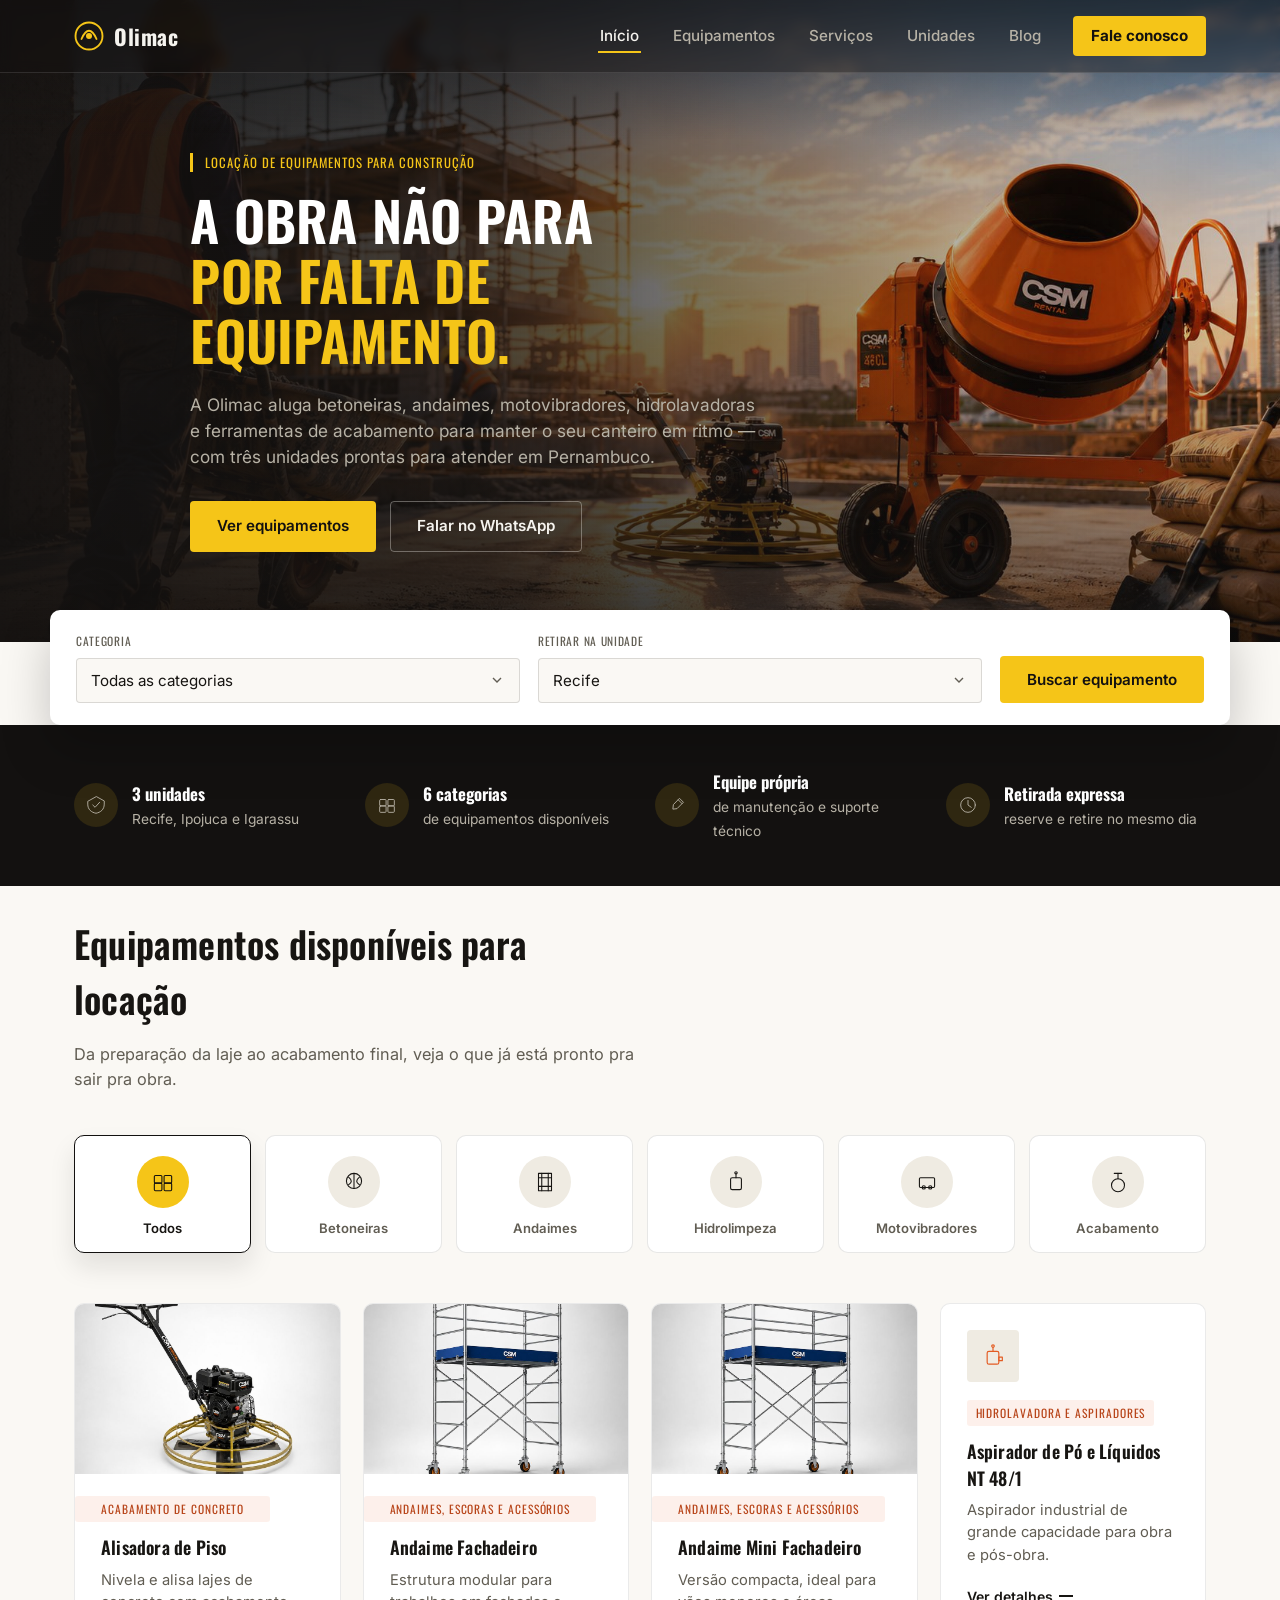
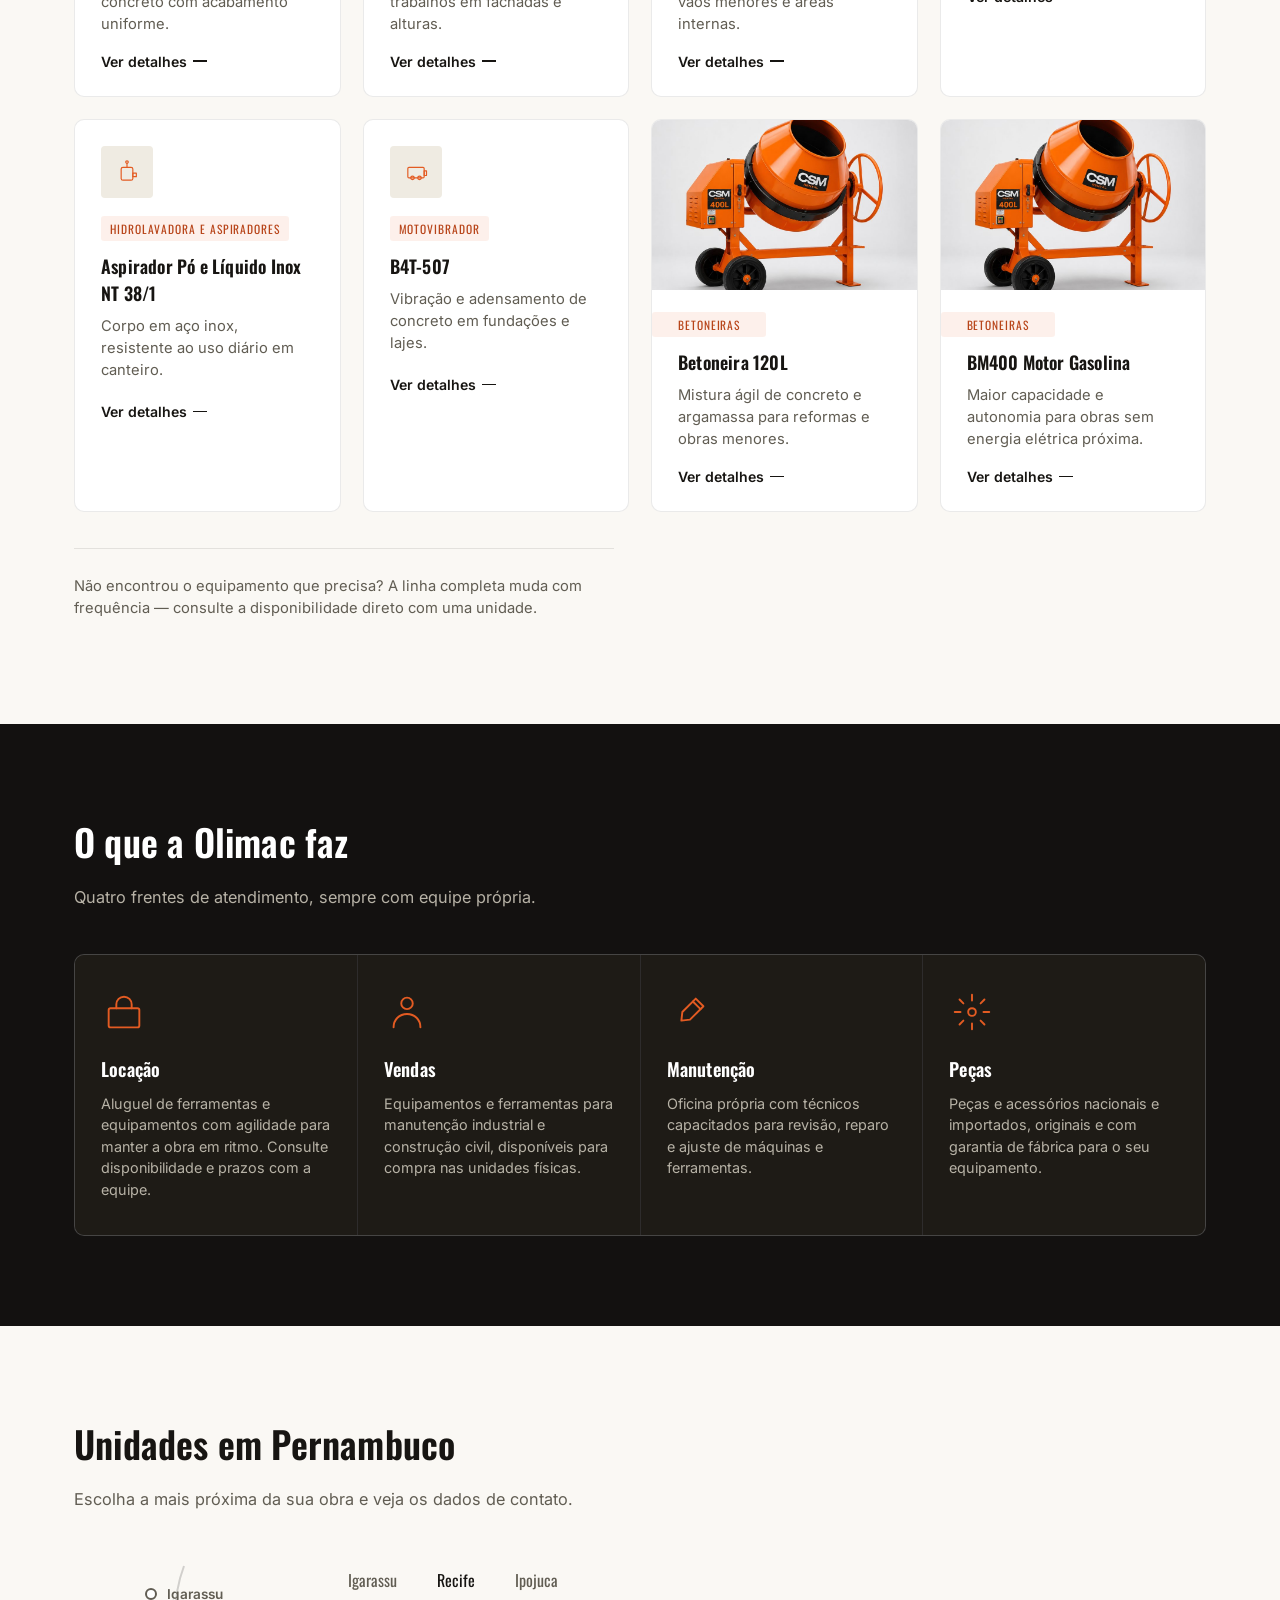
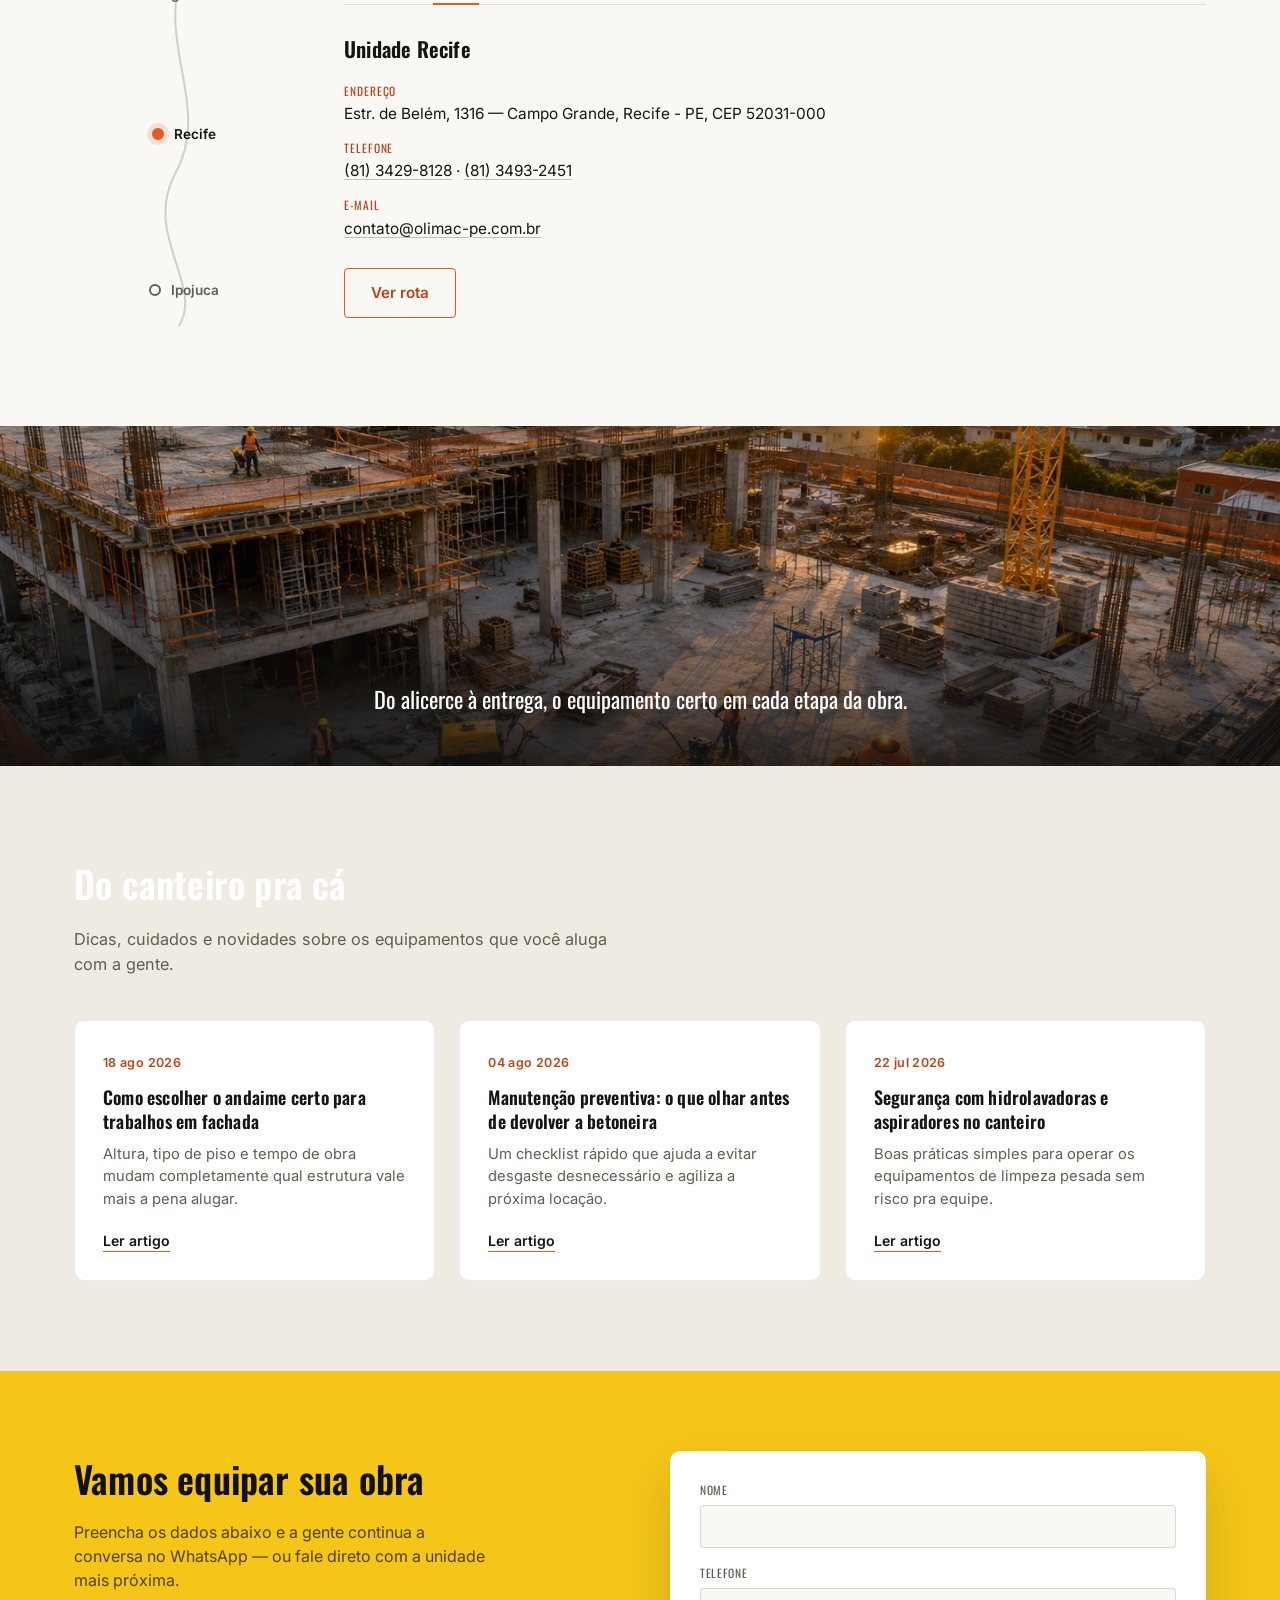
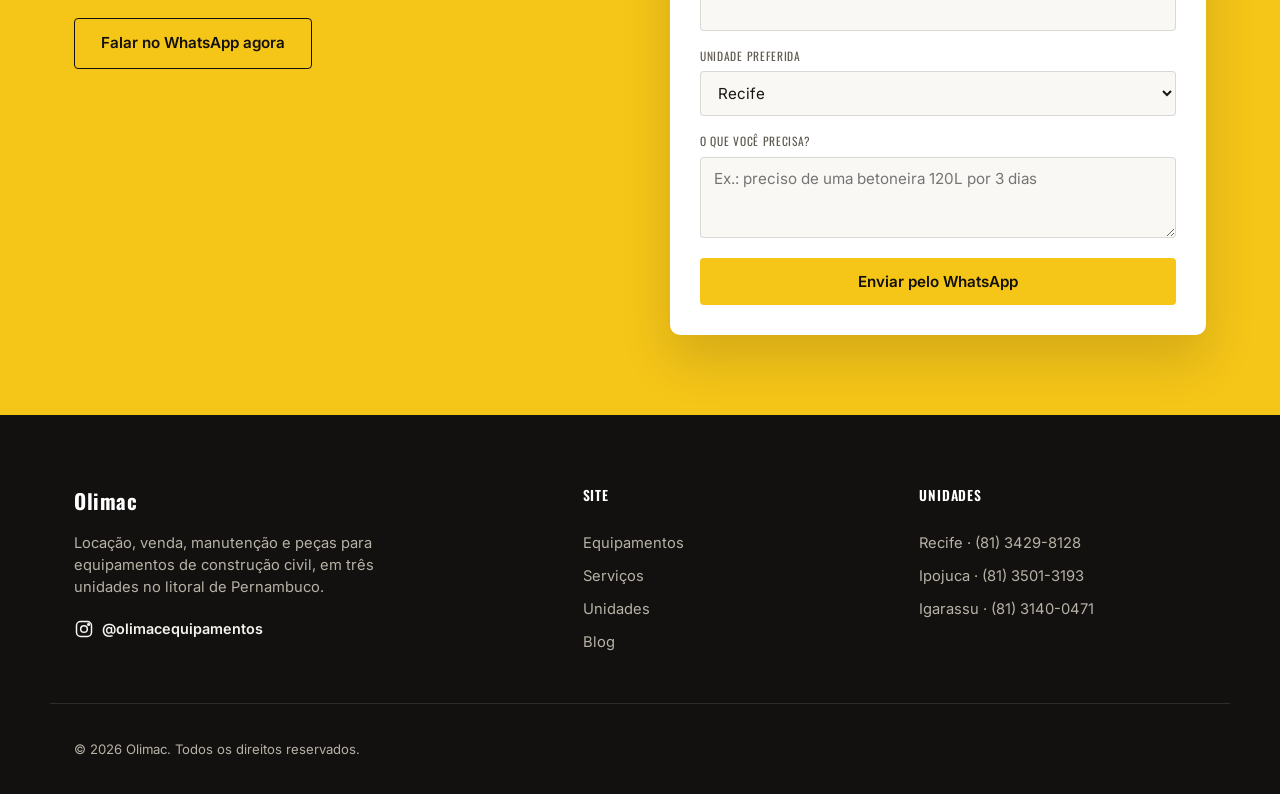
==== Portifolio/projetos/Armazem/index.html @ bc1ad2ae "Add files via upload" ====
<!DOCTYPE html>
<html lang="pt-BR">
<head>
<meta charset="UTF-8">
<meta name="viewport" content="width=device-width, initial-scale=1.0">
<title>Olimac — Locação de equipamentos para construção</title>
<meta name="description" content="Olimac aluga betoneiras, andaimes, motovibradores, hidrolavadoras e mais para o seu canteiro de obras. Unidades em Recife, Ipojuca e Igarassu.">
<link rel="preconnect" href="https://fonts.googleapis.com">
<link rel="preconnect" href="https://fonts.gstatic.com" crossorigin>
<link href="https://fonts.googleapis.com/css2?family=Oswald:wght@400;500;600;700&family=Inter:wght@400;500;600;700&display=swap" rel="stylesheet">
<link rel="stylesheet" href="style.css">
</head>
<body>

<header class="site-header" id="siteHeader">
  <div class="container header-inner">
    <a href="#inicio" class="brand">
      <span class="brand-mark" aria-hidden="true">
        <svg viewBox="0 0 40 40" fill="none" xmlns="http://www.w3.org/2000/svg">
          <circle cx="20" cy="20" r="18" stroke="currentColor" stroke-width="2.5"/>
          <path d="M10 24C13 17 17 13 20 13C23 13 27 17 30 24" stroke="currentColor" stroke-width="2.5" stroke-linecap="round"/>
          <circle cx="20" cy="20" r="4" fill="currentColor"/>
        </svg>
      </span>
      <span class="brand-name">Olimac</span>
    </a>

    <nav class="main-nav" id="mainNav">
      <a href="#inicio" data-nav>Início</a>
      <a href="#equipamentos" data-nav>Equipamentos</a>
      <a href="#servicos" data-nav>Serviços</a>
      <a href="#unidades" data-nav>Unidades</a>
      <a href="#blog" data-nav>Blog</a>
      <a href="#contato" data-nav class="nav-cta">Fale conosco</a>
    </nav>

    <button class="menu-toggle" id="menuToggle" aria-label="Abrir menu" aria-expanded="false" aria-controls="mainNav">
      <span></span><span></span><span></span>
    </button>
  </div>
</header>

<main>

  <!-- HERO -->
  <section class="hero" id="inicio">
    <div class="hero-media" aria-hidden="true">
      <img src="images/obra.jpg" alt="">
      <div class="hero-scrim"></div>
    </div>
    <div class="container hero-inner">
      <div class="hero-content">
        <span class="hero-kicker">Locação de equipamentos para construção</span>
        <h1>A OBRA NÃO PARA<br><span> POR FALTA DE EQUIPAMENTO.</span></h1>
        <p class="hero-lead">A Olimac aluga betoneiras, andaimes, motovibradores, hidrolavadoras e ferramentas de acabamento para manter o seu canteiro em ritmo — com três unidades prontas para atender em Pernambuco.</p>
        <div class="hero-actions">
          <a href="#equipamentos" class="btn btn-primary">Ver equipamentos</a>
          <a href="https://wa.me/5581999999999" target="_blank" rel="noopener" class="btn btn-ghost">Falar no WhatsApp</a>
        </div>
      </div>
    </div>
  </section>

    <form class="finder" id="finderForm">
      <div class="container finder-inner">
        <div class="finder-field">
          <label for="finderCategory">Categoria</label>
          <select id="finderCategory">
            <option value="todos">Todas as categorias</option>
            <option value="betoneiras">Betoneiras</option>
            <option value="andaimes">Andaimes</option>
            <option value="hidro">Hidrolimpeza</option>
            <option value="motovibradores">Motovibradores</option>
            <option value="acabamento">Acabamento</option>
          </select>
        </div>
        <div class="finder-field">
          <label for="finderUnit">Retirar na unidade</label>
          <select id="finderUnit">
            <option value="recife">Recife</option>
            <option value="ipojuca">Ipojuca</option>
            <option value="igarassu">Igarassu</option>
          </select>
        </div>
        <button type="submit" class="btn btn-primary finder-submit">Buscar equipamento</button>
      </div>
    </form>

  <!-- FATOS RÁPIDOS -->
  <section class="facts-band">
    <div class="container facts-grid">
      <div class="fact-item">
        <span class="fact-icon"><svg viewBox="0 0 48 48"><path d="M24 6 6 16v6c0 12 8 18 18 20 10-2 18-8 18-20v-6Z"/><path d="M17 24l5 5 10-11"/></svg></span>
        <div><strong>3 unidades</strong><span>Recife, Ipojuca e Igarassu</span></div>
      </div>
      <div class="fact-item">
        <span class="fact-icon"><svg viewBox="0 0 48 48"><rect x="8" y="12" width="14" height="14" rx="2"/><rect x="26" y="12" width="14" height="14" rx="2"/><rect x="8" y="26" width="14" height="14" rx="2"/><rect x="26" y="26" width="14" height="14" rx="2"/></svg></span>
        <div><strong>6 categorias</strong><span>de equipamentos disponíveis</span></div>
      </div>
      <div class="fact-item">
        <span class="fact-icon"><svg viewBox="0 0 48 48"><path d="M30 10l8 8-14 14-9 1 1-9z"/><path d="M27 13l8 8"/></svg></span>
        <div><strong>Equipe própria</strong><span>de manutenção e suporte técnico</span></div>
      </div>
      <div class="fact-item">
        <span class="fact-icon"><svg viewBox="0 0 48 48"><circle cx="24" cy="24" r="16"/><path d="M24 14v10l7 5"/></svg></span>
        <div><strong>Retirada expressa</strong><span>reserve e retire no mesmo dia</span></div>
      </div>
    </div>
  </section>

  <!-- EQUIPAMENTOS -->
  <section class="equipment" id="equipamentos">
    <div class="container">
      <div class="section-head">
        <h2>Equipamentos disponíveis para locação</h2>
        <p>Da preparação da laje ao acabamento final, veja o que já está pronto pra sair pra obra.</p>
      </div>

      <div class="filters" role="tablist" aria-label="Filtrar por categoria">
        <button class="filter-btn is-active" data-filter="todos" role="tab" aria-selected="true">
          <span class="filter-badge"><svg viewBox="0 0 48 48"><rect x="8" y="12" width="14" height="14" rx="2"/><rect x="26" y="12" width="14" height="14" rx="2"/><rect x="8" y="26" width="14" height="14" rx="2"/><rect x="26" y="26" width="14" height="14" rx="2"/></svg></span>
          Todos
        </button>
        <button class="filter-btn" data-filter="betoneiras" role="tab" aria-selected="false">
          <span class="filter-badge"><svg viewBox="0 0 48 48"><ellipse cx="24" cy="22" rx="14" ry="14"/><path d="M24 8v28"/><path d="M14 15q10 8 0 14"/><path d="M34 15q-10 8 0 14"/></svg></span>
          Betoneiras
        </button>
        <button class="filter-btn" data-filter="andaimes" role="tab" aria-selected="false">
          <span class="filter-badge"><svg viewBox="0 0 48 48"><rect x="12" y="8" width="24" height="32"/><path d="M12 16h24"/><path d="M12 32h24"/><path d="M18 8v32"/><path d="M30 8v32"/></svg></span>
          Andaimes
        </button>
        <button class="filter-btn" data-filter="hidro" role="tab" aria-selected="false">
          <span class="filter-badge"><svg viewBox="0 0 48 48"><rect x="14" y="16" width="20" height="22" rx="3"/><path d="M24 16V9"/><path d="M24 9c-3 0-3-4 0-4s3 4 0 4Z"/></svg></span>
          Hidrolimpeza
        </button>
        <button class="filter-btn" data-filter="motovibradores" role="tab" aria-selected="false">
          <span class="filter-badge"><svg viewBox="0 0 48 48"><rect x="10" y="16" width="28" height="18" rx="2"/><circle cx="18" cy="34" r="3"/><circle cx="30" cy="34" r="3"/></svg></span>
          Motovibradores
        </button>
        <button class="filter-btn" data-filter="acabamento" role="tab" aria-selected="false">
          <span class="filter-badge"><svg viewBox="0 0 48 48"><circle cx="24" cy="30" r="12"/><path d="M24 18V8"/><path d="M17 8h14"/></svg></span>
          Acabamento
        </button>
      </div>

      <div class="equipment-grid" id="equipmentGrid">

        <article class="equip-card equip-card--photo" data-category="acabamento">
          <span class="equip-photo"><img src="images/piso.jpg" alt="Alisadora de piso Olimac"></span>
          <span class="equip-tag">Acabamento de concreto</span>
          <h3>Alisadora de Piso</h3>
          <p>Nivela e alisa lajes de concreto com acabamento uniforme.</p>
          <button type="button" class="equip-more"
            data-name="Alisadora de Piso"
            data-tag="Acabamento de concreto"
            data-detail="Também chamada de alisadora de concreto, dá o acabamento final em pisos e lajes recém-lançados, deixando a superfície nivelada e compacta antes da cura."
            data-icon="acabamento">
            Ver detalhes
          </button>
        </article>

        <article class="equip-card equip-card--photo" data-category="andaimes">
          <span class="equip-photo"><img src="images/andaime.jpg" alt="Andaime fachadeiro Olimac"></span>
          <span class="equip-tag">Andaimes, escoras e acessórios</span>
          <h3>Andaime Fachadeiro</h3>
          <p>Estrutura modular para trabalhos em fachadas e alturas.</p>
          <button type="button" class="equip-more"
            data-name="Andaime Fachadeiro"
            data-tag="Andaimes, escoras e acessórios"
            data-detail="Estrutura tubular modular indicada para pintura, reboco e reparos em fachadas. Montagem por módulos, com opção de sapatas, rodízios e guarda-corpo."
            data-icon="andaimes">
            Ver detalhes
          </button>
        </article>

        <article class="equip-card equip-card--photo" data-category="andaimes">
          <span class="equip-photo"><img src="images/andaime.jpg" alt="Andaime mini fachadeiro Olimac"></span>
          <span class="equip-tag">Andaimes, escoras e acessórios</span>
          <h3>Andaime Mini Fachadeiro</h3>
          <p>Versão compacta, ideal para vãos menores e áreas internas.</p>
          <button type="button" class="equip-more"
            data-name="Andaime Mini Fachadeiro"
            data-tag="Andaimes, escoras e acessórios"
            data-detail="Versão reduzida do andaime fachadeiro, pensada para reformas internas, pé-direito baixo e espaços mais estreitos, sem perder estabilidade."
            data-icon="andaimes">
            Ver detalhes
          </button>
        </article>

        <article class="equip-card" data-category="hidro">
          <span class="equip-icon">
            <svg viewBox="0 0 48 48"><rect x="14" y="16" width="20" height="22" rx="3"/><path d="M24 16V9"/><path d="M24 9c-3 0-3-4 0-4s3 4 0 4Z"/><path d="M34 26h6v6h-6z"/></svg>
          </span>
          <span class="equip-tag">Hidrolavadora e aspiradores</span>
          <h3>Aspirador de Pó e Líquidos NT 48/1</h3>
          <p>Aspirador industrial de grande capacidade para obra e pós-obra.</p>
          <button type="button" class="equip-more"
            data-name="Aspirador de Pó e Líquidos NT 48/1"
            data-tag="Hidrolavadora e aspiradores"
            data-detail="Aspirador industrial de pó e líquidos com capacidade de 48 litros, indicado para limpeza pesada de obra, entulho fino e resíduo de acabamento."
            data-icon="hidro">
            Ver detalhes
          </button>
        </article>

        <article class="equip-card" data-category="hidro">
          <span class="equip-icon">
            <svg viewBox="0 0 48 48"><rect x="14" y="16" width="20" height="22" rx="3"/><path d="M24 16V9"/><path d="M24 9c-3 0-3-4 0-4s3 4 0 4Z"/><path d="M34 26h6v6h-6z"/></svg>
          </span>
          <span class="equip-tag">Hidrolavadora e aspiradores</span>
          <h3>Aspirador Pó e Líquido Inox NT 38/1</h3>
          <p>Corpo em aço inox, resistente ao uso diário em canteiro.</p>
          <button type="button" class="equip-more"
            data-name="Aspirador Pó e Líquido Inox NT 38/1"
            data-tag="Hidrolavadora e aspiradores"
            data-detail="Versão em aço inoxidável, com capacidade de 38 litros, mais resistente a impactos e à corrosão para uso intenso no dia a dia da obra."
            data-icon="hidro">
            Ver detalhes
          </button>
        </article>

        <article class="equip-card" data-category="motovibradores">
          <span class="equip-icon">
            <svg viewBox="0 0 48 48"><rect x="10" y="16" width="28" height="18" rx="2"/><circle cx="18" cy="34" r="3"/><circle cx="30" cy="34" r="3"/><path d="M38 22h4v8h-4z"/></svg>
          </span>
          <span class="equip-tag">Motovibrador</span>
          <h3>B4T-507</h3>
          <p>Vibração e adensamento de concreto em fundações e lajes.</p>
          <button type="button" class="equip-more"
            data-name="B4T-507"
            data-tag="Motovibrador"
            data-detail="Motor a gasolina acoplado a mangote vibrador, usado para adensar o concreto e eliminar bolhas de ar em fundações, vigas e lajes."
            data-icon="motovibradores">
            Ver detalhes
          </button>
        </article>

        <article class="equip-card equip-card--photo" data-category="betoneiras">
          <span class="equip-photo"><img src="images/betoneira.jpg" alt="Betoneira Olimac"></span>
          <span class="equip-tag">Betoneiras</span>
          <h3>Betoneira 120L</h3>
          <p>Mistura ágil de concreto e argamassa para reformas e obras menores.</p>
          <button type="button" class="equip-more"
            data-name="Betoneira 120L"
            data-tag="Betoneiras"
            data-detail="Tambor com capacidade de 120 litros, indicada para obras residenciais, reformas e serviços de menor volume que exigem agilidade na mistura."
            data-icon="betoneiras">
            Ver detalhes
          </button>
        </article>

        <article class="equip-card equip-card--photo" data-category="betoneiras">
          <span class="equip-photo"><img src="images/betoneira.jpg" alt="Betoneira Olimac BM400"></span>
          <span class="equip-tag">Betoneiras</span>
          <h3>BM400 Motor Gasolina</h3>
          <p>Maior capacidade e autonomia para obras sem energia elétrica próxima.</p>
          <button type="button" class="equip-more"
            data-name="BM400 Motor Gasolina"
            data-tag="Betoneiras"
            data-detail="Betoneira de maior porte com motor a gasolina, indicada para obras de médio volume e canteiros sem ponto de energia elétrica disponível."
            data-icon="betoneiras">
            Ver detalhes
          </button>
        </article>

      </div>

      <p class="equipment-note">Não encontrou o equipamento que precisa? A linha completa muda com frequência — consulte a disponibilidade direto com uma unidade.</p>
    </div>
  </section>

  <!-- SERVIÇOS -->
  <section class="services" id="servicos">
    <div class="container">
      <div class="section-head section-head--light">
        <h2>O que a Olimac faz</h2>
        <p>Quatro frentes de atendimento, sempre com equipe própria.</p>
      </div>

      <div class="services-grid">
        <div class="service-card">
          <span class="service-icon">
            <svg viewBox="0 0 48 48"><rect x="8" y="20" width="32" height="20" rx="2"/><path d="M16 20v-4a8 8 0 0 1 16 0v4"/></svg>
          </span>
          <h3>Locação</h3>
          <p>Aluguel de ferramentas e equipamentos com agilidade para manter a obra em ritmo. Consulte disponibilidade e prazos com a equipe.</p>
        </div>
        <div class="service-card">
          <span class="service-icon">
            <svg viewBox="0 0 48 48"><circle cx="24" cy="15" r="6"/><path d="M10 40c0-8 6-14 14-14s14 6 14 14"/></svg>
          </span>
          <h3>Vendas</h3>
          <p>Equipamentos e ferramentas para manutenção industrial e construção civil, disponíveis para compra nas unidades físicas.</p>
        </div>
        <div class="service-card">
          <span class="service-icon">
            <svg viewBox="0 0 48 48"><path d="M30 10l8 8-14 14-9 1 1-9z"/><path d="M27 13l8 8"/></svg>
          </span>
          <h3>Manutenção</h3>
          <p>Oficina própria com técnicos capacitados para revisão, reparo e ajuste de máquinas e ferramentas.</p>
        </div>
        <div class="service-card">
          <span class="service-icon">
            <svg viewBox="0 0 48 48"><circle cx="24" cy="24" r="4"/><path d="M24 6v6M24 36v6M6 24h6M36 24h6M11 11l4 4M33 33l4 4M11 37l4-4M33 15l4-4"/></svg>
          </span>
          <h3>Peças</h3>
          <p>Peças e acessórios nacionais e importados, originais e com garantia de fábrica para o seu equipamento.</p>
        </div>
      </div>
    </div>
  </section>

  <!-- UNIDADES -->
  <section class="locations" id="unidades">
    <div class="container">
      <div class="section-head">
        <h2>Unidades em Pernambuco</h2>
        <p>Escolha a mais próxima da sua obra e veja os dados de contato.</p>
      </div>

      <div class="locations-panel">
        <div class="locations-map" aria-hidden="true">
          <svg viewBox="0 0 200 380" class="coast-svg">
            <path d="M100 10 C 70 90, 130 150, 90 220 C 60 280, 120 330, 95 370" class="coast-line"/>
          </svg>
          <button class="loc-pin" data-loc="igarassu" style="top:10%">
            <span class="pin-dot"></span><span class="pin-label">Igarassu</span>
          </button>
          <button class="loc-pin is-active" data-loc="recife" style="top:47%">
            <span class="pin-dot"></span><span class="pin-label">Recife</span>
          </button>
          <button class="loc-pin" data-loc="ipojuca" style="top:88%">
            <span class="pin-dot"></span><span class="pin-label">Ipojuca</span>
          </button>
        </div>

        <div class="locations-tabs">
          <div class="loc-tablist" role="tablist" aria-label="Selecionar unidade">
            <button class="loc-tab" data-loc="igarassu" role="tab" aria-selected="false">Igarassu</button>
            <button class="loc-tab is-active" data-loc="recife" role="tab" aria-selected="true">Recife</button>
            <button class="loc-tab" data-loc="ipojuca" role="tab" aria-selected="false">Ipojuca</button>
          </div>

          <div class="loc-details">

            <div class="loc-panel" data-loc="recife">
              <h3>Unidade Recife</h3>
              <ul>
                <li><span class="loc-label">Endereço</span><span class="loc-value">Estr. de Belém, 1316 — Campo Grande, Recife - PE, CEP 52031-000</span></li>
                <li><span class="loc-label">Telefone</span><span class="loc-value"><a href="tel:+558134298128">(81) 3429-8128</a> · <a href="tel:+558134932451">(81) 3493-2451</a></span></li>
                <li><span class="loc-label">E-mail</span><span class="loc-value"><a href="mailto:contato@olimac-pe.com.br">contato@olimac-pe.com.br</a></span></li>
              </ul>
              <a href="https://www.google.com/maps/search/?api=1&query=Estr.+de+Bel%C3%A9m+1316+Campo+Grande+Recife+PE" target="_blank" rel="noopener" class="btn btn-outline">Ver rota</a>
            </div>

            <div class="loc-panel" data-loc="ipojuca" hidden>
              <h3>Unidade Ipojuca</h3>
              <ul>
                <li><span class="loc-label">Endereço</span><span class="loc-value">Rod. PE-60, 3000 — Centro, Ipojuca - PE, CEP 55590-000</span></li>
                <li><span class="loc-label">Telefone</span><span class="loc-value"><a href="tel:+558135013193">(81) 3501-3193</a></span></li>
                <li><span class="loc-label">E-mail</span><span class="loc-value"><a href="mailto:contatoexpress@olimac-pe.com.br">contatoexpress@olimac-pe.com.br</a></span></li>
              </ul>
              <a href="https://www.google.com/maps/search/?api=1&query=Rod.+PE-60+3000+Centro+Ipojuca+PE" target="_blank" rel="noopener" class="btn btn-outline">Ver rota</a>
            </div>

            <div class="loc-panel" data-loc="igarassu" hidden>
              <h3>Unidade Igarassu</h3>
              <ul>
                <li><span class="loc-label">Endereço</span><span class="loc-value">Av. Barão de Vera Cruz, 1820 — Cruz de Rebouças, Igarassu - PE, 53625-015</span></li>
                <li><span class="loc-label">Telefone</span><span class="loc-value"><a href="tel:+558131400471">(81) 3140-0471</a></span></li>
                <li><span class="loc-label">E-mail</span><span class="loc-value"><a href="mailto:igarassucomercial@olimac-pe.com.br">igarassucomercial@olimac-pe.com.br</a></span></li>
              </ul>
              <a href="https://www.google.com/maps/search/?api=1&query=Av.+Bar%C3%A3o+de+Vera+Cruz+1820+Igarassu+PE" target="_blank" rel="noopener" class="btn btn-outline">Ver rota</a>
            </div>

          </div>
        </div>
      </div>
    </div>
  </section>

  <!-- FAIXA PANORÂMICA -->
  <section class="panorama">
    <img src="images/obra-drone.jpg" alt="Vista aérea de canteiro de obras atendido pela Olimac">
    <div class="panorama-scrim"></div>
    <p class="panorama-caption">Do alicerce à entrega, o equipamento certo em cada etapa da obra.</p>
  </section>

  <!-- BLOG -->
  <section class="blog" id="blog">
    <div class="container">
      <div class="section-head section-head--light">
        <h2>Do canteiro pra cá</h2>
        <p>Dicas, cuidados e novidades sobre os equipamentos que você aluga com a gente.</p>
      </div>

      <div class="blog-grid">
        <article class="blog-card">
          <span class="blog-date">18 ago 2026</span>
          <h3>Como escolher o andaime certo para trabalhos em fachada</h3>
          <p>Altura, tipo de piso e tempo de obra mudam completamente qual estrutura vale mais a pena alugar.</p>
          <a href="#" class="blog-link">Ler artigo</a>
        </article>
        <article class="blog-card">
          <span class="blog-date">04 ago 2026</span>
          <h3>Manutenção preventiva: o que olhar antes de devolver a betoneira</h3>
          <p>Um checklist rápido que ajuda a evitar desgaste desnecessário e agiliza a próxima locação.</p>
          <a href="#" class="blog-link">Ler artigo</a>
        </article>
        <article class="blog-card">
          <span class="blog-date">22 jul 2026</span>
          <h3>Segurança com hidrolavadoras e aspiradores no canteiro</h3>
          <p>Boas práticas simples para operar os equipamentos de limpeza pesada sem risco pra equipe.</p>
          <a href="#" class="blog-link">Ler artigo</a>
        </article>
      </div>
    </div>
  </section>

  <!-- CONTATO -->
  <section class="contact-band" id="contato">
    <div class="container contact-inner">
      <div class="contact-copy">
        <h2>Vamos equipar sua obra</h2>
        <p>Preencha os dados abaixo e a gente continua a conversa no WhatsApp — ou fale direto com a unidade mais próxima.</p>
        <a href="https://wa.me/5581999999999" target="_blank" rel="noopener" class="btn btn-ghost">Falar no WhatsApp agora</a>
      </div>

      <form class="contact-form" id="contactForm">
        <div class="contact-field">
          <label for="contactName">Nome</label>
          <input type="text" id="contactName" name="nome" required>
        </div>
        <div class="contact-field">
          <label for="contactPhone">Telefone</label>
          <input type="tel" id="contactPhone" name="telefone" required>
        </div>
        <div class="contact-field">
          <label for="contactUnit">Unidade preferida</label>
          <select id="contactUnit" name="unidade">
            <option value="Recife">Recife</option>
            <option value="Ipojuca">Ipojuca</option>
            <option value="Igarassu">Igarassu</option>
          </select>
        </div>
        <div class="contact-field">
          <label for="contactMessage">O que você precisa?</label>
          <textarea id="contactMessage" name="mensagem" rows="3" placeholder="Ex.: preciso de uma betoneira 120L por 3 dias"></textarea>
        </div>
        <button type="submit" class="btn btn-primary contact-submit">Enviar pelo WhatsApp</button>
      </form>
    </div>
  </section>

</main>

<footer class="site-footer">
  <div class="container footer-inner">
    <div class="footer-brand">
      <span class="brand-name">Olimac</span>
      <p>Locação, venda, manutenção e peças para equipamentos de construção civil, em três unidades no litoral de Pernambuco.</p>
      <a href="https://instagram.com/olimacequipamentos" target="_blank" rel="noopener" class="social-link">
        <svg viewBox="0 0 24 24" fill="none" stroke="currentColor" stroke-width="1.8"><rect x="3" y="3" width="18" height="18" rx="5"/><circle cx="12" cy="12" r="4"/><circle cx="17.5" cy="6.5" r="1"/></svg>
        <span>@olimacequipamentos</span>
      </a>
    </div>

    <div class="footer-col">
      <h4>Site</h4>
      <a href="#equipamentos">Equipamentos</a>
      <a href="#servicos">Serviços</a>
      <a href="#unidades">Unidades</a>
      <a href="#blog">Blog</a>
    </div>

    <div class="footer-col">
      <h4>Unidades</h4>
      <a href="tel:+558134298128">Recife · (81) 3429-8128</a>
      <a href="tel:+558135013193">Ipojuca · (81) 3501-3193</a>
      <a href="tel:+558131400471">Igarassu · (81) 3140-0471</a>
    </div>
  </div>
  <div class="container footer-bottom">
    <p>© <span id="year"></span> Olimac. Todos os direitos reservados.</p>
  </div>
</footer>

<!-- MODAL DE EQUIPAMENTO -->
<div class="modal" id="equipModal" aria-hidden="true">
  <div class="modal-backdrop" data-close></div>
  <div class="modal-panel" role="dialog" aria-modal="true" aria-labelledby="modalTitle">
    <button class="modal-close" data-close aria-label="Fechar">×</button>
    <span class="modal-icon" id="modalIcon"></span>
    <span class="equip-tag" id="modalTag"></span>
    <h3 id="modalTitle"></h3>
    <p id="modalDetail"></p>
    <a href="https://wa.me/5581999999999" target="_blank" rel="noopener" class="btn btn-primary" id="modalCta">Solicitar orçamento</a>
  </div>
</div>

<script src="script.js"></script>
</body>
</html>
---- Portifolio/projetos/Armazem/style.css ----
/* ============================================
   OLIMAC — tokens
   ============================================ */
:root{
  --ink:#131110;
  --panel:#1E1B16;
  --panel-2:#28241D;
  --line-dark: rgba(247,245,241,.12);

  --concrete:#EFEBE2;
  --paper:#FAF8F4;
  --white:#FFFFFF;

  --yellow:#F5C518;
  --yellow-deep:#D9A800;
  --orange:#E35B22;
  --orange-dark:#B8451A;

  --text-dark:#171512;
  --text-muted:#615D53;
  --text-on-ink:#F5F3EE;
  --text-on-ink-muted:#B7B2A6;

  --font-display: 'Oswald', sans-serif;
  --font-body: 'Inter', sans-serif;

  --radius-s: 4px;
  --radius-m: 10px;

  --ease: cubic-bezier(.22,.8,.28,1);
}

*,*::before,*::after{ box-sizing:border-box; }
html{ scroll-behavior:smooth; }
@media (prefers-reduced-motion: reduce){
  html{ scroll-behavior:auto; }
  *,*::before,*::after{ animation-duration:.001ms !important; animation-iteration-count:1 !important; transition-duration:.001ms !important; }
}

body{
  margin:0;
  font-family:var(--font-body);
  background:var(--paper);
  color:var(--text-dark);
  -webkit-font-smoothing:antialiased;
  line-height:1.5;
}

img,svg{ display:block; max-width:100%; }
a{ color:inherit; text-decoration:none; }
ul{ margin:0; padding:0; list-style:none; }
button{ font-family:inherit; cursor:pointer; }

.container{
  width:100%;
  max-width:1180px;
  margin:0 auto;
  padding:0 24px;
}

h1,h2,h3,h4{
  font-family:var(--font-display);
  font-weight:600;
  letter-spacing:.2px;
  margin:0;
  color:var(--text-dark);
}


/* ============================================
   HEADER
   ============================================ */

.site-header{
  position:fixed;      /* era sticky */
  top:0;
  left:0;
  right:0;              /* fixed precisa disso pra ocupar a largura toda */
  z-index:60;
  background:rgba(19,17,16,.35);   /* mais transparente — era rgba(23,24,26,.92) */
  backdrop-filter:blur(6px);        /* pode diminuir o blur, opcional */
  border-bottom:1px solid var(--line-dark);
  transition:background .3s var(--ease);
}

.site-header.is-scrolled{
  background:rgba(19,17,16,.92);
  backdrop-filter:blur(8px);
}

.header-inner{
  display:flex;
  align-items:center;
  justify-content:space-between;
  height:72px;
}
.brand{
  display:flex;
  align-items:center;
  gap:10px;
  color:var(--text-on-ink);
}
.brand-mark{ color:var(--yellow); width:30px; height:30px; }
.brand-mark svg{ width:100%; height:100%; }
.brand-name{
  font-family:var(--font-display);
  font-size:1.35rem;
  font-weight:700;
  letter-spacing:.5px;
}

.main-nav{ display:flex; align-items:center; gap:30px; }
.main-nav a{
  color:var(--text-on-ink-muted);
  font-size:.95rem;
  font-weight:500;
  position:relative;
  padding:6px 2px;
  transition:color .2s;
}
.main-nav a:hover{ color:var(--text-on-ink); }
.main-nav a::after{
  content:"";
  position:absolute;
  left:0; right:100%;
  bottom:0;
  height:2px;
  background:var(--yellow);
  transition:right .25s var(--ease);
}
.main-nav a:hover::after,
.main-nav a.is-active::after{ right:0; }
.main-nav a.is-active{ color:var(--text-on-ink); }

.nav-cta{
  background:var(--yellow);
  color:var(--ink) !important;
  padding:9px 18px !important;
  border-radius:var(--radius-s);
  font-weight:700 !important;
}
.nav-cta::after{ display:none; }
.nav-cta:hover{ background:var(--yellow-deep); }

.menu-toggle{
  display:none;
  flex-direction:column;
  justify-content:center;
  gap:5px;
  width:34px; height:34px;
  background:none; border:none;
}
.menu-toggle span{
  height:2px; width:100%; background:var(--text-on-ink);
  transition:transform .25s var(--ease), opacity .2s;
}
.menu-toggle[aria-expanded="true"] span:nth-child(1){ transform:translateY(7px) rotate(45deg); }
.menu-toggle[aria-expanded="true"] span:nth-child(2){ opacity:0; }
.menu-toggle[aria-expanded="true"] span:nth-child(3){ transform:translateY(-7px) rotate(-45deg); }

/* ============================================
   BUTTONS
   ============================================ */
.btn{
  display:inline-flex;
  align-items:center;
  justify-content:center;
  padding:13px 26px;
  border-radius:var(--radius-s);
  font-weight:600;
  font-size:.95rem;
  border:1.5px solid transparent;
  transition:transform .18s var(--ease), background .2s, border-color .2s, color .2s;
}
.btn:active{ transform:scale(.97); }
.btn-primary{ background:var(--yellow); color:var(--ink); }
.btn-primary:hover{ background:var(--yellow-deep); }
.btn-ghost{ border-color:rgba(243,241,236,.35); color:var(--text-on-ink); }
.btn-ghost:hover{ border-color:var(--text-on-ink); }
.btn-outline{ border-color:var(--orange); color:var(--orange-dark); margin-top:6px; }
.btn-outline:hover{ background:var(--orange); color:var(--white); }
.btn-large{ padding:16px 34px; font-size:1.05rem; }

/* ============================================
   HERO
   ============================================ */
.hero{
  position:relative;
  color:var(--text-on-ink);
  padding:150px 0 90px;
  overflow:hidden;
  isolation:isolate;
}
.hero-media{ position:absolute; inset:0; z-index:-1; }
.hero-media img{ width:100%; height:100%; object-fit:cover; object-position:center 35%; }
.hero-scrim{
  position:absolute; inset:0;
  background:
    linear-gradient(180deg, rgba(19,17,16,.55) 0%, rgba(19,17,16,0) 140px),  /* nova linha */
    linear-gradient(90deg, rgba(19,17,16,.94) 0%, rgba(19,17,16,.78) 38%, rgba(19,17,16,.32) 75%, rgba(19,17,16,.15) 100%),
    linear-gradient(0deg, rgba(19,17,16,.55), rgba(19,17,16,0) 45%);
}

.hero-inner{ 
  margin-left: 13%;
  max-width:640px;
}

.hero-kicker{
  display:inline-block;
  font-family:var(--font-display);
  font-size:.8rem;
  letter-spacing:.08em;
  text-transform:uppercase;
  color:var(--yellow);
  border-left:3px solid var(--yellow);
  padding-left:12px;
  margin-bottom:18px;
}
.hero h1{
  font-size:clamp(2.3rem, 4.4vw, 3.4rem);
  line-height:1.1;
  color:var(--white);
}

.hero span{
  color: var(--yellow);
}

.hero-lead{
  margin:22px 0 32px;
  max-width:52ch;
  color:var(--text-on-ink-muted);
  font-size:1.08rem;
}
.hero-actions{ display:flex; gap:14px; flex-wrap:wrap; }

/* Finder bar — overlaps the bottom edge of the hero */
.finder{
  position:relative;
  z-index:5;
  margin-top:-32px;
}
.finder-inner{
  background:var(--white);
  border-radius:var(--radius-m);
  box-shadow:0 24px 50px rgba(0,0,0,.22);
  padding:22px 26px;
  display:grid;
  grid-template-columns:1fr 1fr auto;
  gap:18px;
  align-items:end;
}
.finder-field{ display:flex; flex-direction:column; gap:8px; }
.finder-field label{
  font-family:var(--font-display);
  font-size:.72rem;
  letter-spacing:.06em;
  text-transform:uppercase;
  color:var(--text-muted);
}
.finder-field select{
  appearance:none;
  border:1.5px solid rgba(23,21,18,.14);
  border-radius:var(--radius-s);
  padding:12px 14px;
  font-family:var(--font-body);
  font-size:.95rem;
  color:var(--text-dark);
  background:var(--paper) url('data:image/svg+xml;utf8,<svg xmlns="http://www.w3.org/2000/svg" viewBox="0 0 24 24" fill="none" stroke="%23615D53" stroke-width="2"><path d="M6 9l6 6 6-6"/></svg>') no-repeat right 14px center;
  background-size:16px;
}
.finder-field select:focus{ outline:none; border-color:var(--yellow-deep); }
.finder-submit{ white-space:nowrap; }

/* ============================================
   FACTS BAND
   ============================================ */
.facts-band{ background:var(--ink); padding:44px 0; }
.facts-grid{
  display:grid;
  grid-template-columns:repeat(4, 1fr);
  gap:30px;
}
.fact-item{ display:flex; align-items:center; gap:14px; }
.fact-icon{
  flex-shrink:0;
  width:44px; height:44px;
  border-radius:50%;
  display:flex; align-items:center; justify-content:center;
  background:rgba(245,197,24,.12);
  color:var(--yellow);
}
.fact-icon svg{ width:22px; height:22px; stroke:currentColor; stroke-width:2; fill:none; stroke-linecap:round; stroke-linejoin:round; }
.fact-item strong{ display:block; color:var(--white); font-family:var(--font-display); font-size:1.05rem; }
.fact-item span{ color:var(--text-on-ink-muted); font-size:.86rem; }


/* ============================================
   SECTION HEAD
   ============================================ */
.section-head{ max-width:56ch; margin-bottom:44px; }
.section-head h2{ font-size:clamp(1.7rem, 3vw, 2.3rem); margin-bottom:12px; }
.section-head p{ color:var(--text-muted); font-size:1.02rem; }
.section-head--light h2{ color:var(--white); }
.section-head--light p{ color:var(--text-on-ink-muted); }

/* ============================================
   EQUIPMENT
   ============================================ */
.equipment{ padding:30px 0 90px; }

.filters{
  display:grid;
  grid-template-columns:repeat(6, 1fr);
  gap:14px;
  margin-bottom:50px;
}
.filter-btn{
  background:var(--white);
  border:1.5px solid rgba(23,21,18,.1);
  color:var(--text-muted);
  padding:20px 10px 16px;
  border-radius:var(--radius-m);
  font-size:.82rem;
  font-weight:600;
  display:flex;
  flex-direction:column;
  align-items:center;
  gap:12px;
  text-align:center;
  transition:border-color .2s, transform .25s var(--ease), box-shadow .25s;
}
.filter-btn:hover{ border-color:var(--yellow-deep); transform:translateY(-3px); }
.filter-badge{
  width:52px; height:52px;
  border-radius:50%;
  display:flex; align-items:center; justify-content:center;
  background:var(--concrete);
  color:var(--text-dark);
  transition:background .2s, color .2s;
}
.filter-badge svg{ width:26px; height:26px; stroke:currentColor; stroke-width:2; fill:none; stroke-linecap:round; stroke-linejoin:round; }
.filter-btn.is-active{ border-color:var(--ink); color:var(--text-dark); box-shadow:0 14px 26px rgba(23,21,18,.1); }
.filter-btn.is-active .filter-badge{ background:var(--yellow); color:var(--ink); }

.equipment-grid{
  display:grid;
  grid-template-columns:repeat(4, 1fr);
  gap:22px;
}
.equip-card{
  background:var(--white);
  border:1px solid rgba(27,27,25,.09);
  border-radius:var(--radius-m);
  padding:26px;
  transition:transform .35s var(--ease), opacity .35s var(--ease), box-shadow .25s;
}
.equip-card:hover{ box-shadow:0 14px 30px rgba(23,24,26,.08); transform:translateY(-3px); }
.equip-card.is-hidden{
  display:none;
}
.equip-icon{
  width:52px; height:52px;
  display:flex; align-items:center; justify-content:center;
  background:var(--concrete);
  border-radius:var(--radius-s);
  color:var(--orange);
  margin-bottom:18px;
}
.equip-icon svg{ width:28px; height:28px; stroke:currentColor; stroke-width:2; fill:none; stroke-linecap:round; stroke-linejoin:round; }

.equip-card--photo{ padding:0; overflow:hidden; }
.equip-card--photo .equip-tag,
.equip-card--photo h3,
.equip-card--photo p,
.equip-card--photo .equip-more{ padding-left:26px; padding-right:26px; }
.equip-card--photo .equip-tag{ margin-top:22px; }
.equip-card--photo .equip-more{ padding-bottom:26px; display:flex; }
.equip-photo{ display:block; width:100%; height:170px; overflow:hidden; background:var(--concrete); }
.equip-photo img{ width:100%; height:100%; object-fit:cover; transition:transform .5s var(--ease); }
.equip-card--photo:hover .equip-photo img{ transform:scale(1.06); }

.equip-tag{
  display:inline-block;
  font-family:var(--font-display);
  font-size:.72rem;
  letter-spacing:.08em;
  text-transform:uppercase;
  color:var(--orange-dark);
  background:rgba(227,91,34,.09);
  padding:4px 9px;
  border-radius:3px;
  margin-bottom:12px;
}
.equip-card h3{ font-size:1.12rem; margin-bottom:8px; }
.equip-card p{ color:var(--text-muted); font-size:.92rem; margin:0 0 18px; }

.equip-more{
  background:none; border:none; padding:0;
  color:var(--text-dark);
  font-weight:600; font-size:.88rem;
  display:inline-flex; align-items:center; gap:6px;
}
.equip-more::after{
  content:"";
  width:14px; height:1.5px;
  background:currentColor;
  transition:width .2s var(--ease);
}
.equip-more:hover::after{ width:22px; }

.equipment-note{
  margin-top:36px;
  padding-top:26px;
  border-top:1px solid rgba(27,27,25,.1);
  color:var(--text-muted);
  font-size:.92rem;
  max-width:60ch;
}

/* ============================================
   SERVICES
   ============================================ */
.services{ background:var(--ink); color:var(--text-on-ink); padding:90px 0; }
.services-grid{
  display:grid;
  grid-template-columns:repeat(4,1fr);
  gap:1px;
  background:var(--line-dark);
  border:1px solid var(--line-dark);
  border-radius:var(--radius-m);
  overflow:hidden;
}
.service-card{
  background:var(--panel);
  padding:34px 26px;
  transition:background .25s;
}
.service-card:hover{ background:var(--panel-2); }
.service-icon{
  width:46px; height:46px;
  display:flex; align-items:center; justify-content:center;
  color:var(--orange);
  margin-bottom:20px;
}
.service-icon svg{ width:100%; height:100%; stroke:currentColor; stroke-width:2; fill:none; stroke-linecap:round; stroke-linejoin:round; }
.service-card h3{ color:var(--white); font-size:1.15rem; margin-bottom:10px; }
.service-card p{ color:var(--text-on-ink-muted); font-size:.9rem; margin:0; }

/* ============================================
   LOCATIONS
   ============================================ */
.locations{ padding:90px 0; }
.locations-panel{
  display:grid;
  grid-template-columns:220px 1fr;
  gap:50px;
  align-items:start;
}
.locations-map{
  position:relative;
  height:380px;
}
.coast-svg{ width:100%; height:100%; }
.coast-line{ fill:none; stroke:rgba(27,27,25,.18); stroke-width:2; }
.loc-pin{
  position:absolute;
  left:50%;
  transform:translate(-50%,-50%);
  background:none; border:none;
  display:flex; align-items:center; gap:10px;
  padding:6px;
}
.pin-dot{
  width:12px; height:12px;
  border-radius:50%;
  background:var(--white);
  border:2px solid var(--text-muted);
  transition:all .25s var(--ease);
}
.pin-label{
  font-size:.85rem; font-weight:600; color:var(--text-muted);
  transition:color .25s;
}
.loc-pin.is-active .pin-dot{
  background:var(--orange);
  border-color:var(--orange);
  box-shadow:0 0 0 5px rgba(227,91,34,.16);
}
.loc-pin.is-active .pin-label{ color:var(--text-dark); }
.loc-pin:hover .pin-dot{ border-color:var(--orange); }

.loc-tablist{
  display:flex;
  gap:6px;
  border-bottom:1px solid rgba(27,27,25,.12);
  margin-bottom:28px;
}
.loc-tab{
  background:none; border:none;
  padding:12px 4px;
  margin-right:26px;
  font-family:var(--font-display);
  font-size:1rem;
  color:var(--text-muted);
  position:relative;
}
.loc-tab::after{
  content:"";
  position:absolute; left:0; right:100%; bottom:-1px; height:2px;
  background:var(--orange);
  transition:right .25s var(--ease);
}
.loc-tab.is-active{ color:var(--text-dark); }
.loc-tab.is-active::after{ right:0; }

.loc-panel h3{ font-size:1.3rem; margin-bottom:18px; }
.loc-panel ul{ display:grid; gap:14px; margin-bottom:22px; }
.loc-panel li{ display:grid; gap:3px; font-size:.96rem; }
.loc-label{
  font-family:var(--font-display);
  font-size:.72rem;
  letter-spacing:.08em;
  text-transform:uppercase;
  color:var(--orange-dark);
}
.loc-value{ color:var(--text-dark); }
.loc-panel a[href^="tel"], .loc-panel a[href^="mailto"]{
  color:var(--text-dark);
  text-decoration:underline;
  text-decoration-color:rgba(27,27,25,.25);
  text-underline-offset:3px;
}
.loc-panel[hidden]{ display:none; }
.loc-panel.is-entering{ animation:fadeUp .4s var(--ease); }
@keyframes fadeUp{
  from{ opacity:0; transform:translateY(8px); }
  to{ opacity:1; transform:translateY(0); }
}

/* ============================================
   BLOG
   ============================================ */
.blog{ background:var(--concrete); padding:90px 0; }
.blog .section-head p{ color:var(--text-muted); }
.blog-grid{
  display:grid;
  grid-template-columns:repeat(3,1fr);
  gap:24px;
}
.blog-card{
  background:var(--white);
  border-radius:var(--radius-m);
  padding:28px;
  border:1px solid rgba(27,27,25,.08);
  transition:transform .3s var(--ease), box-shadow .25s;
}
.blog-card:hover{ transform:translateY(-3px); box-shadow:0 14px 30px rgba(23,24,26,.08); }
.blog-date{
  font-size:.78rem;
  color:var(--orange-dark);
  font-weight:600;
  letter-spacing:.03em;
}
.blog-card h3{ font-size:1.12rem; margin:12px 0 10px; line-height:1.35; }
.blog-card p{ color:var(--text-muted); font-size:.92rem; margin:0 0 18px; }
.blog-link{ font-weight:600; font-size:.88rem; border-bottom:1.5px solid var(--orange); padding-bottom:2px; }

/* ============================================
   PANORAMA
   ============================================ */
.panorama{ position:relative; height:340px; overflow:hidden; }
.panorama img{ width:100%; height:100%; object-fit:cover; }
.panorama-scrim{
  position:absolute; inset:0;
  background:linear-gradient(0deg, rgba(19,17,16,.82), rgba(19,17,16,.1) 55%);
}
.panorama-caption{
  position:absolute; left:0; right:0; bottom:28px;
  text-align:center;
  color:var(--white);
  font-family:var(--font-display);
  font-size:clamp(1.05rem, 2.2vw, 1.4rem);
  padding:0 24px;
}

/* ============================================
   CONTACT BAND
   ============================================ */
.contact-band{ background:var(--yellow); padding:80px 0; }
.contact-inner{
  display:grid;
  grid-template-columns:1fr 1fr;
  gap:60px;
  align-items:start;
}
.contact-copy h2{ color:var(--ink); font-size:clamp(1.7rem, 3vw, 2.3rem); margin-bottom:14px; }
.contact-copy p{ color:rgba(23,21,18,.75); margin:0 0 26px; max-width:42ch; }
.contact-copy .btn-ghost{ border-color:var(--ink); color:var(--ink); }
.contact-copy .btn-ghost:hover{ background:var(--ink); color:var(--white); }

.contact-form{
  background:var(--white);
  border-radius:var(--radius-m);
  padding:30px;
  display:grid;
  gap:16px;
  box-shadow:0 24px 50px rgba(23,21,18,.15);
}
.contact-field{ display:flex; flex-direction:column; gap:7px; }
.contact-field label{
  font-family:var(--font-display);
  font-size:.72rem;
  letter-spacing:.06em;
  text-transform:uppercase;
  color:var(--text-muted);
}
.contact-field input,
.contact-field select,
.contact-field textarea{
  border:1.5px solid rgba(23,21,18,.14);
  border-radius:var(--radius-s);
  padding:11px 13px;
  font-family:var(--font-body);
  font-size:.95rem;
  color:var(--text-dark);
  background:var(--paper);
  resize:vertical;
}
.contact-field input:focus,
.contact-field select:focus,
.contact-field textarea:focus{ outline:none; border-color:var(--yellow-deep); }
.contact-submit{ margin-top:4px; }

/* ============================================
   FOOTER
   ============================================ */
.site-footer{ background:var(--ink); color:var(--text-on-ink-muted); padding-top:70px; }
.footer-inner{
  display:grid;
  grid-template-columns:1.6fr 1fr 1fr;
  gap:50px;
  padding-bottom:50px;
  border-bottom:1px solid var(--line-dark);
}
.footer-brand .brand-name{ font-size:1.3rem; color:var(--white); }
.footer-brand p{ margin:16px 0 20px; max-width:38ch; font-size:.92rem; }
.social-link{
  display:inline-flex; align-items:center; gap:8px;
  color:var(--text-on-ink);
  font-size:.9rem; font-weight:600;
}
.social-link svg{ width:20px; height:20px; }
.footer-col h4{
  color:var(--white);
  font-size:.85rem;
  letter-spacing:.06em;
  text-transform:uppercase;
  margin-bottom:16px;
}
.footer-col{ display:flex; flex-direction:column; gap:11px; font-size:.92rem; }
.footer-col a:hover{ color:var(--text-on-ink); }
.footer-bottom{ padding:22px 24px; font-size:.82rem; }

/* ============================================
   MODAL
   ============================================ */
.modal{
  position:fixed; inset:0; z-index:100;
  display:flex; align-items:center; justify-content:center;
  padding:24px;
  opacity:0; pointer-events:none;
  transition:opacity .25s var(--ease);
}
.modal.is-open{ opacity:1; pointer-events:auto; }
.modal-backdrop{
  position:absolute; inset:0;
  background:rgba(17,18,19,.68);
  backdrop-filter:blur(2px);
}
.modal-panel{
  position:relative;
  background:var(--white);
  border-radius:var(--radius-m);
  padding:36px;
  max-width:440px;
  width:100%;
  transform:translateY(14px) scale(.98);
  transition:transform .28s var(--ease);
}
.modal.is-open .modal-panel{ transform:translateY(0) scale(1); }
.modal-close{
  position:absolute; top:16px; right:18px;
  background:none; border:none;
  font-size:1.4rem; line-height:1;
  color:var(--text-muted);
}
.modal-close:hover{ color:var(--text-dark); }
.modal-icon{
  display:flex; align-items:center; justify-content:center;
  width:52px; height:52px;
  background:var(--concrete);
  border-radius:var(--radius-s);
  color:var(--orange);
  margin-bottom:16px;
}
.modal-icon svg{ width:28px; height:28px; stroke:currentColor; stroke-width:2; fill:none; stroke-linecap:round; stroke-linejoin:round; }
.modal-icon.modal-icon--photo{
  width:100%; height:150px;
  border-radius:var(--radius-m);
  overflow:hidden;
  margin:-36px -36px 20px;
  width:calc(100% + 72px);
}
.modal-icon.modal-icon--photo img{ width:100%; height:100%; object-fit:cover; display:block; }
#modalDetail{ color:var(--text-muted); margin:14px 0 24px; font-size:.96rem; }

/* ============================================
   RESPONSIVE
   ============================================ */
@media (max-width: 980px){
  .hero{ padding:120px 0 70px; }
  .finder-inner{ grid-template-columns:1fr 1fr; }
  .finder-submit{ grid-column:1 / -1; }
  .facts-grid{ grid-template-columns:1fr 1fr; gap:26px; }
  .filters{ grid-template-columns:repeat(3,1fr); }
  .equipment-grid{ grid-template-columns:repeat(2,1fr); }
  .services-grid{ grid-template-columns:repeat(2,1fr); }
  .blog-grid{ grid-template-columns:1fr 1fr; }
  .contact-inner{ grid-template-columns:1fr; gap:36px; }
  .footer-inner{ grid-template-columns:1fr 1fr; }
  .footer-brand{ grid-column:1 / -1; }
  .locations-panel{ grid-template-columns:1fr; }
  .locations-map{ height:70px; }
  .coast-svg{ display:none; }
  .loc-pin{ position:static; transform:none; display:inline-flex; margin-right:22px; }
  .locations-map{ display:flex; }
}

@media (max-width: 680px){
  .main-nav{
    position:fixed;
    top:72px; left:0; right:0;
    background:var(--ink);
    flex-direction:column;
    align-items:flex-start;
    gap:0;
    padding:10px 24px 26px;
    border-bottom:1px solid var(--line-dark);
    transform:translateY(-8px);
    opacity:0;
    pointer-events:none;
    transition:opacity .22s var(--ease), transform .22s var(--ease);
  }
  .main-nav.is-open{ opacity:1; pointer-events:auto; transform:translateY(0); }
  .main-nav a{ width:100%; padding:14px 0; border-bottom:1px solid var(--line-dark); }
  .nav-cta{ margin-top:14px; text-align:center; }
  .menu-toggle{ display:flex; }

  .finder-inner{ grid-template-columns:1fr; }
  .facts-grid{ grid-template-columns:1fr; gap:18px; }
  .filters{ grid-template-columns:repeat(2,1fr); }
  .equipment-grid{ grid-template-columns:1fr; }
  .services-grid{ grid-template-columns:1fr; }
  .blog-grid{ grid-template-columns:1fr; }
  .contact-form{ padding:22px; }
  .panorama{ height:240px; }
  .footer-inner{ grid-template-columns:1fr; gap:34px; }
}
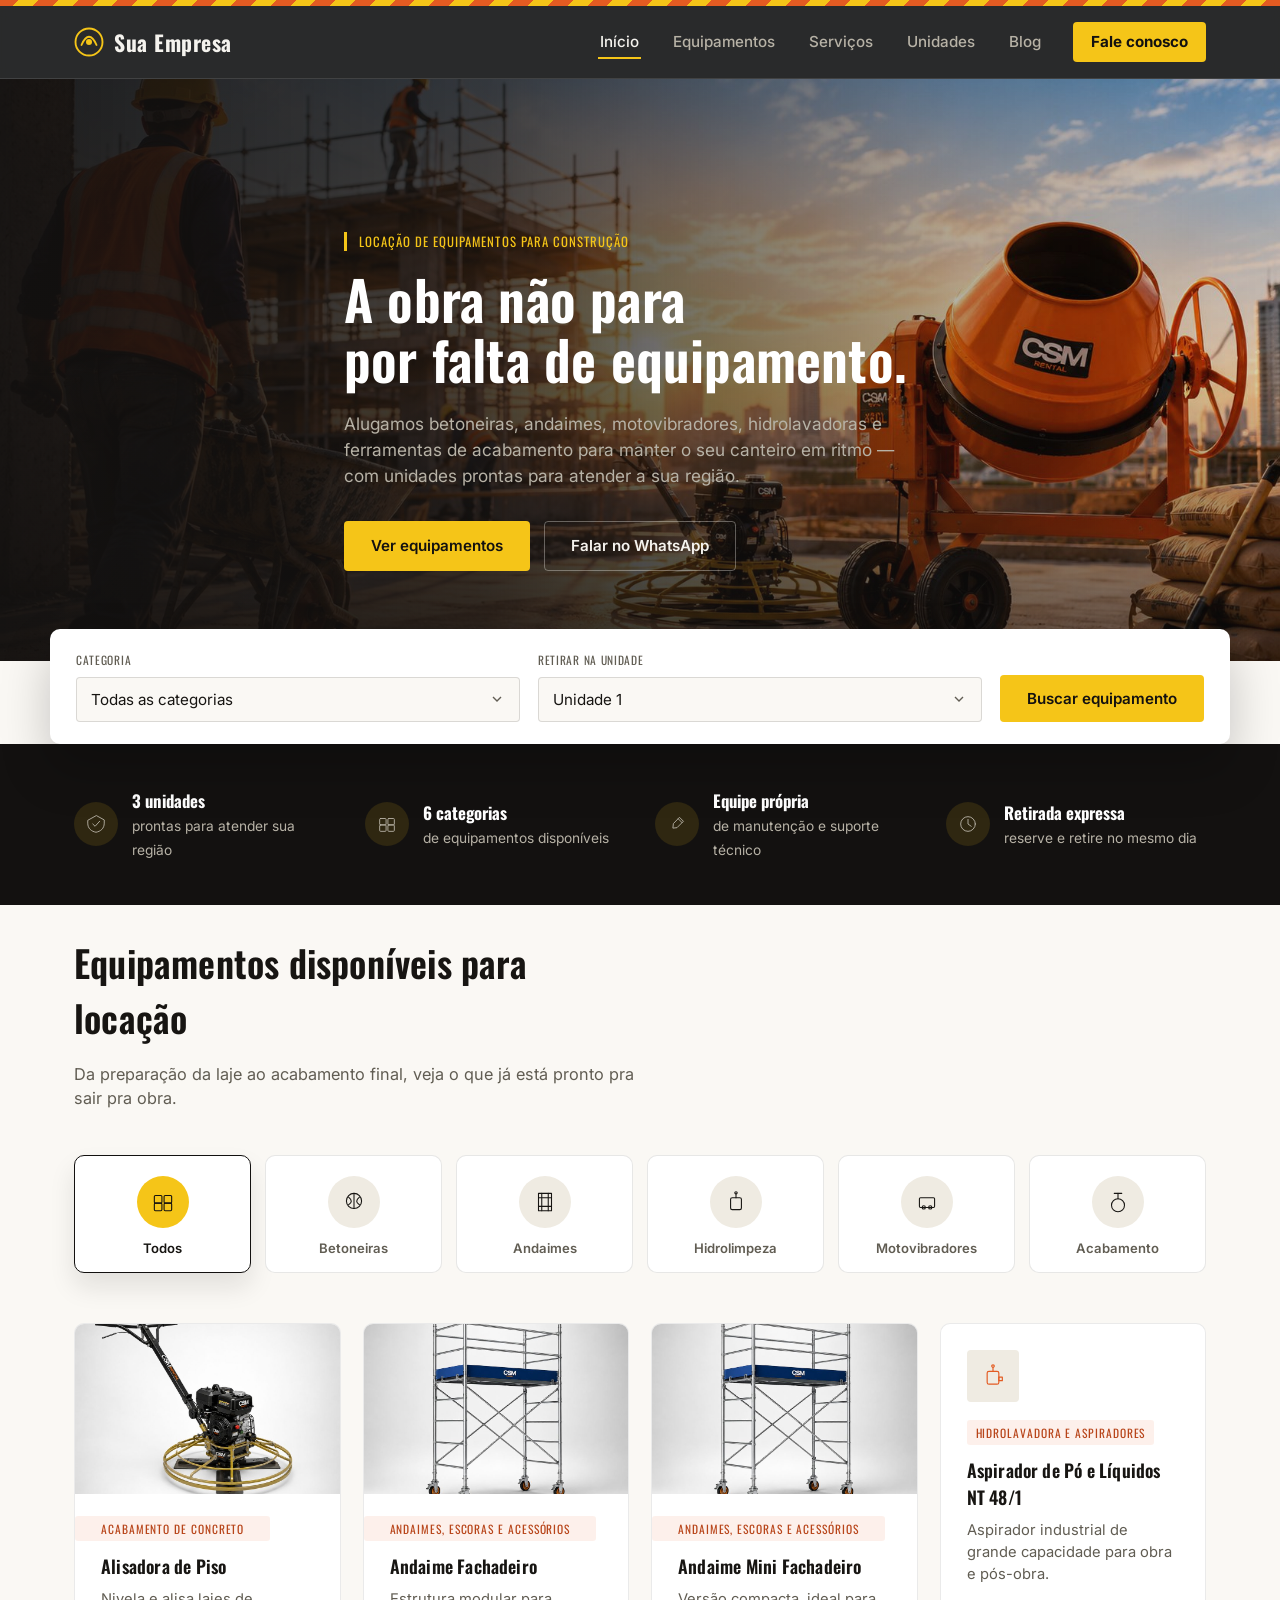
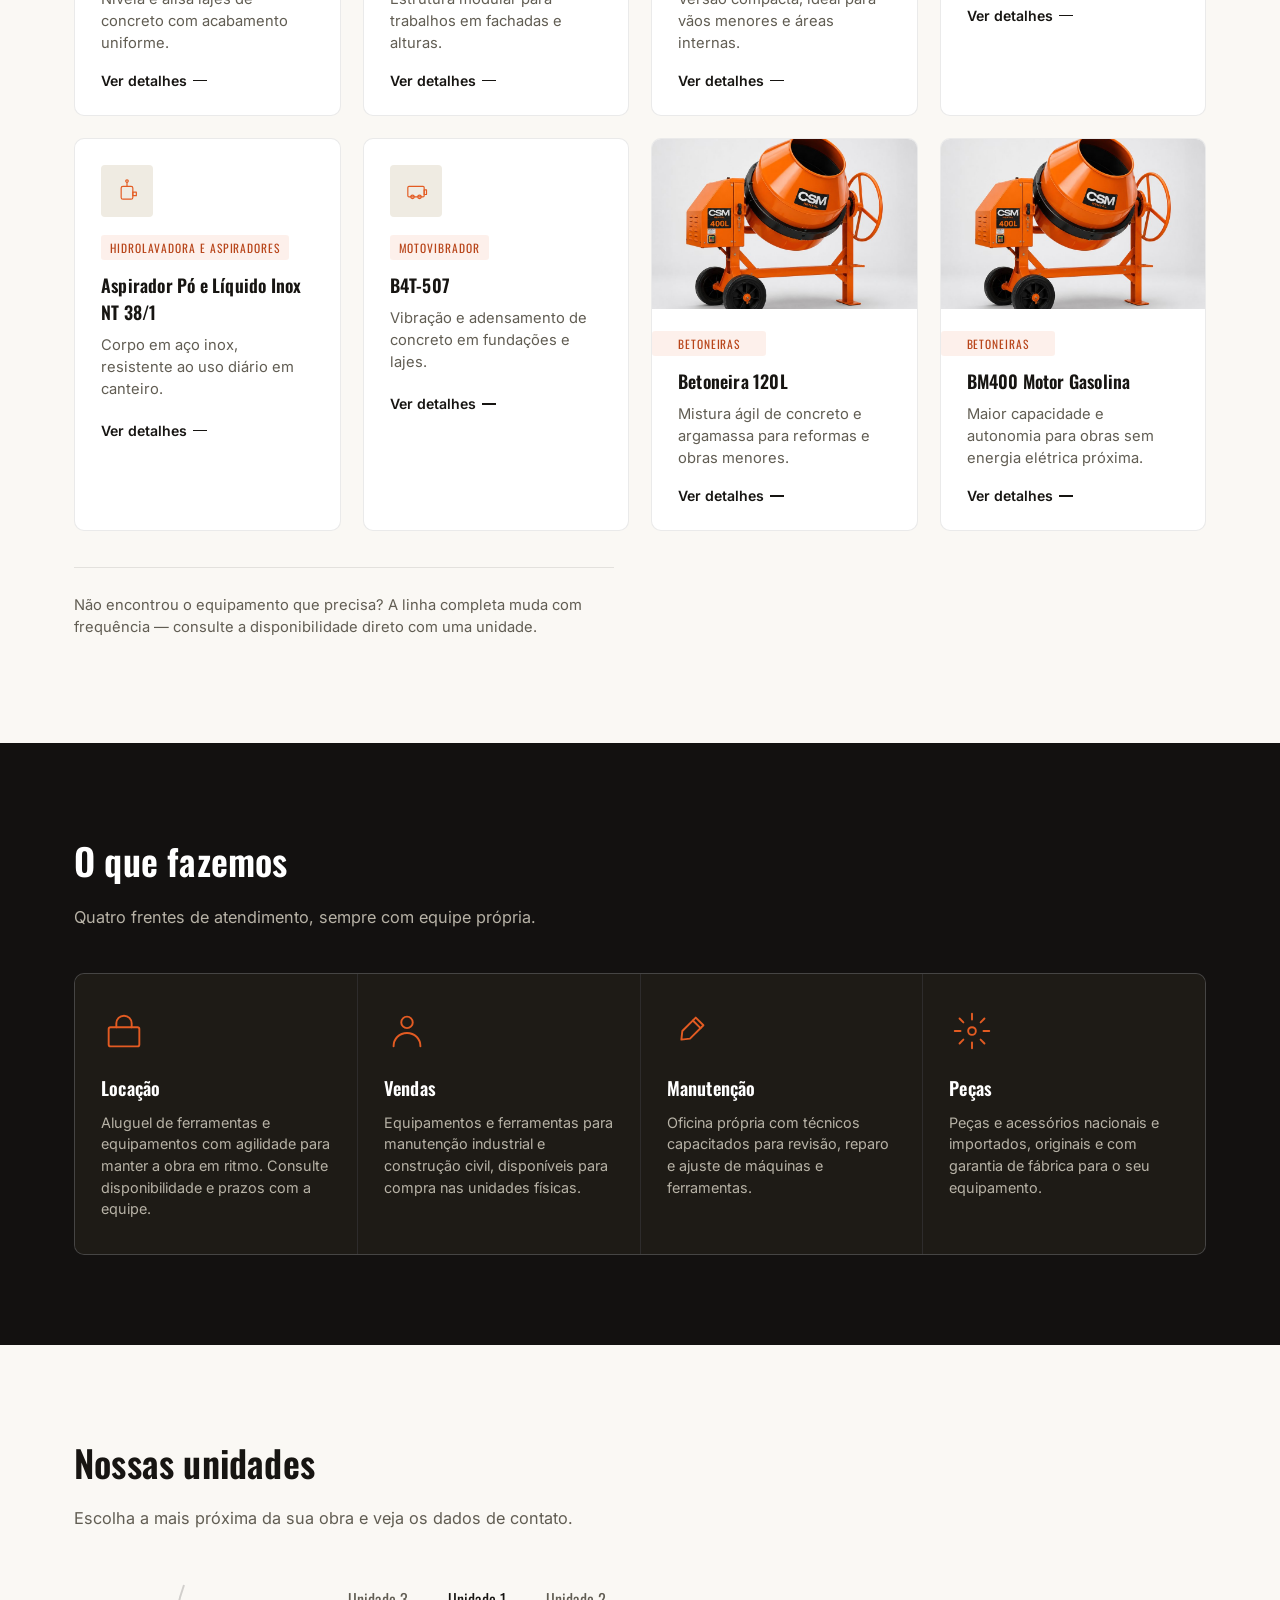
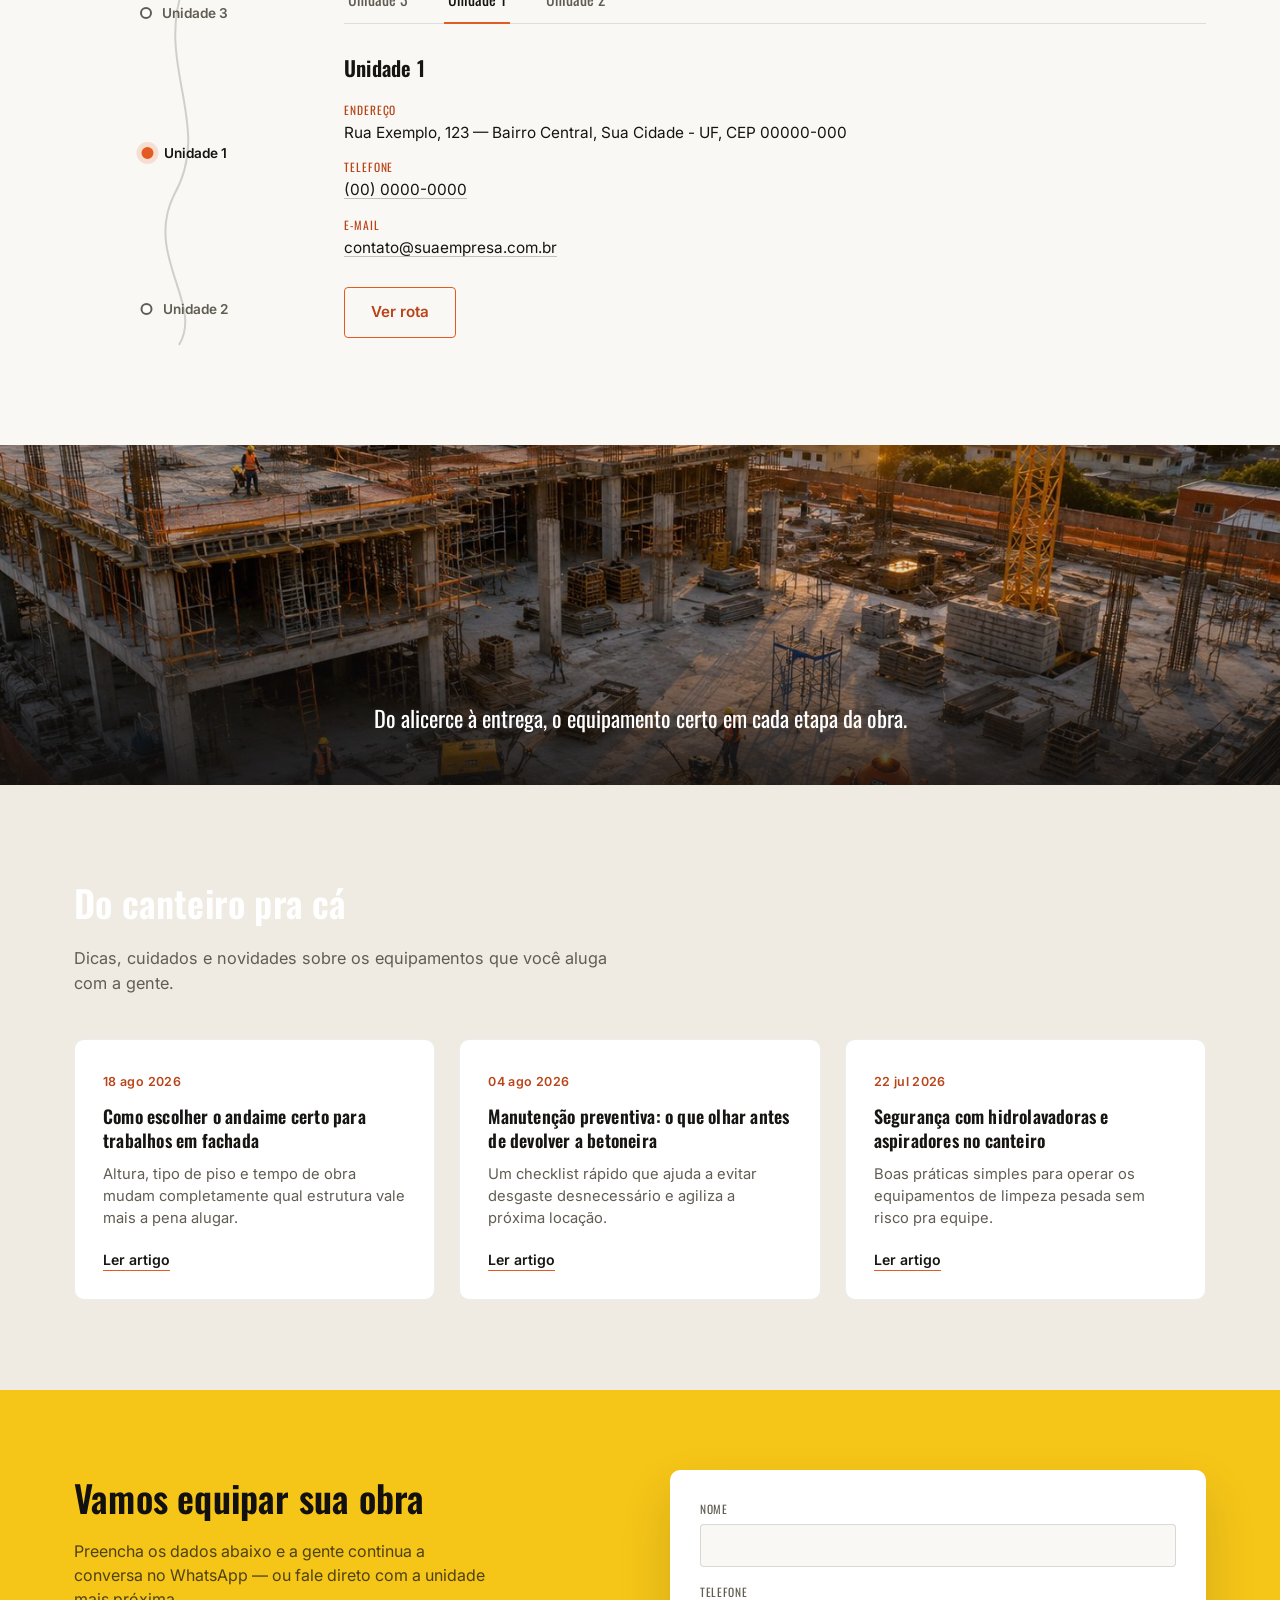
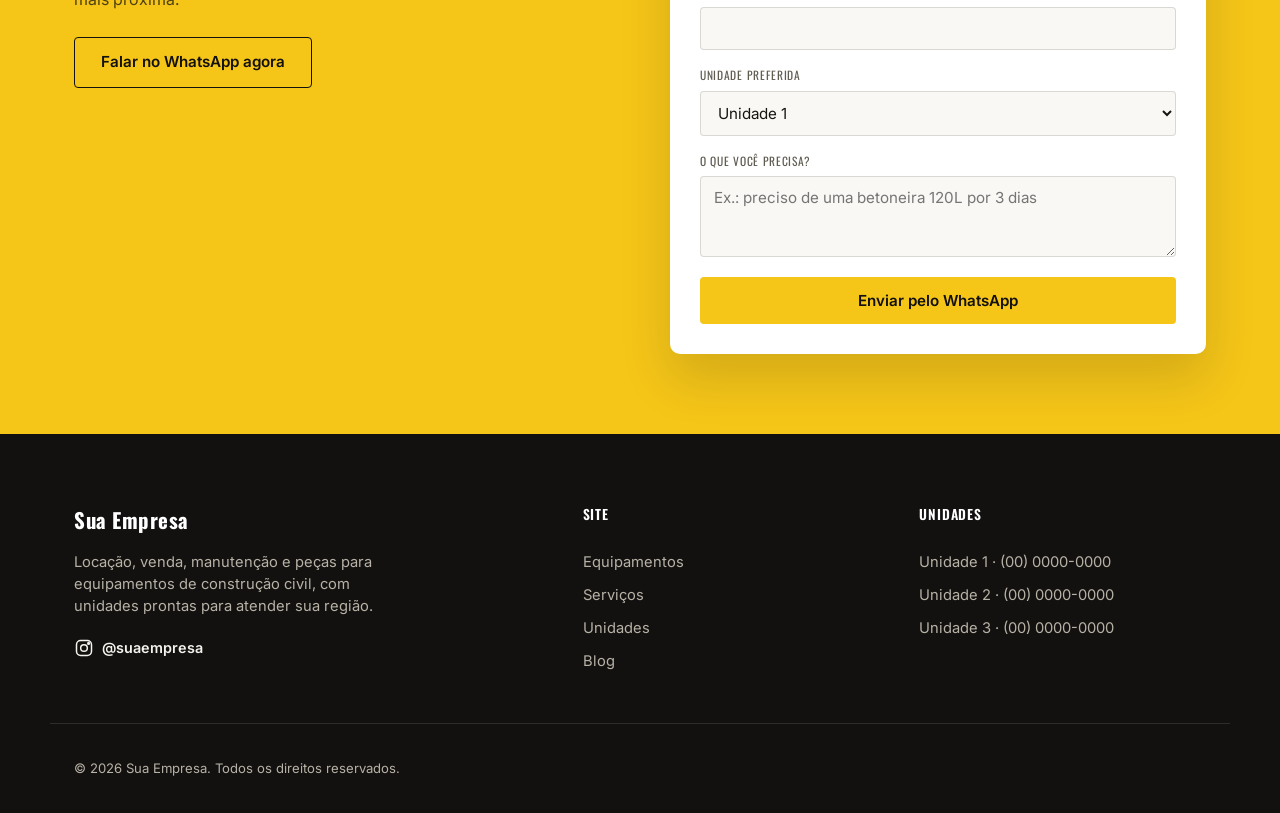
==== commit d2cc9c09: "Add files via upload" ====
--- a/Portifolio/projetos/Armazem/index.html
+++ b/Portifolio/projetos/Armazem/index.html
@@ -3,14 +3,16 @@
 <head>
 <meta charset="UTF-8">
 <meta name="viewport" content="width=device-width, initial-scale=1.0">
-<title>Olimac — Locação de equipamentos para construção</title>
-<meta name="description" content="Olimac aluga betoneiras, andaimes, motovibradores, hidrolavadoras e mais para o seu canteiro de obras. Unidades em Recife, Ipojuca e Igarassu.">
+<title>Sua Empresa — Locação de equipamentos para construção</title>
+<meta name="description" content="Sua Empresa aluga betoneiras, andaimes, motovibradores, hidrolavadoras e mais para o seu canteiro de obras. Unidades prontas para atender sua região.">
 <link rel="preconnect" href="https://fonts.googleapis.com">
 <link rel="preconnect" href="https://fonts.gstatic.com" crossorigin>
 <link href="https://fonts.googleapis.com/css2?family=Oswald:wght@400;500;600;700&family=Inter:wght@400;500;600;700&display=swap" rel="stylesheet">
 <link rel="stylesheet" href="style.css">
 </head>
 <body>
+
+<div class="hazard-strip" aria-hidden="true"></div>
 
 <header class="site-header" id="siteHeader">
   <div class="container header-inner">
@@ -22,7 +24,7 @@
           <circle cx="20" cy="20" r="4" fill="currentColor"/>
         </svg>
       </span>
-      <span class="brand-name">Olimac</span>
+      <span class="brand-name">Sua Empresa</span>
     </a>
 
     <nav class="main-nav" id="mainNav">
@@ -51,11 +53,11 @@
     <div class="container hero-inner">
       <div class="hero-content">
         <span class="hero-kicker">Locação de equipamentos para construção</span>
-        <h1>A OBRA NÃO PARA<br><span> POR FALTA DE EQUIPAMENTO.</span></h1>
-        <p class="hero-lead">A Olimac aluga betoneiras, andaimes, motovibradores, hidrolavadoras e ferramentas de acabamento para manter o seu canteiro em ritmo — com três unidades prontas para atender em Pernambuco.</p>
+        <h1>A obra não para<br>por falta de equipamento.</h1>
+        <p class="hero-lead">Alugamos betoneiras, andaimes, motovibradores, hidrolavadoras e ferramentas de acabamento para manter o seu canteiro em ritmo — com unidades prontas para atender a sua região.</p>
         <div class="hero-actions">
           <a href="#equipamentos" class="btn btn-primary">Ver equipamentos</a>
-          <a href="https://wa.me/5581999999999" target="_blank" rel="noopener" class="btn btn-ghost">Falar no WhatsApp</a>
+          <a href="https://wa.me/5500000000000" target="_blank" rel="noopener" class="btn btn-ghost">Falar no WhatsApp</a>
         </div>
       </div>
     </div>
@@ -77,9 +79,9 @@
         <div class="finder-field">
           <label for="finderUnit">Retirar na unidade</label>
           <select id="finderUnit">
-            <option value="recife">Recife</option>
-            <option value="ipojuca">Ipojuca</option>
-            <option value="igarassu">Igarassu</option>
+            <option value="unidade1">Unidade 1</option>
+            <option value="unidade2">Unidade 2</option>
+            <option value="unidade3">Unidade 3</option>
           </select>
         </div>
         <button type="submit" class="btn btn-primary finder-submit">Buscar equipamento</button>
@@ -91,7 +93,7 @@
     <div class="container facts-grid">
       <div class="fact-item">
         <span class="fact-icon"><svg viewBox="0 0 48 48"><path d="M24 6 6 16v6c0 12 8 18 18 20 10-2 18-8 18-20v-6Z"/><path d="M17 24l5 5 10-11"/></svg></span>
-        <div><strong>3 unidades</strong><span>Recife, Ipojuca e Igarassu</span></div>
+        <div><strong>3 unidades</strong><span>prontas para atender sua região</span></div>
       </div>
       <div class="fact-item">
         <span class="fact-icon"><svg viewBox="0 0 48 48"><rect x="8" y="12" width="14" height="14" rx="2"/><rect x="26" y="12" width="14" height="14" rx="2"/><rect x="8" y="26" width="14" height="14" rx="2"/><rect x="26" y="26" width="14" height="14" rx="2"/></svg></span>
@@ -146,7 +148,7 @@
       <div class="equipment-grid" id="equipmentGrid">
 
         <article class="equip-card equip-card--photo" data-category="acabamento">
-          <span class="equip-photo"><img src="images/piso.jpg" alt="Alisadora de piso Olimac"></span>
+          <span class="equip-photo"><img src="images/piso.jpg" alt="Alisadora de piso"></span>
           <span class="equip-tag">Acabamento de concreto</span>
           <h3>Alisadora de Piso</h3>
           <p>Nivela e alisa lajes de concreto com acabamento uniforme.</p>
@@ -160,7 +162,7 @@
         </article>
 
         <article class="equip-card equip-card--photo" data-category="andaimes">
-          <span class="equip-photo"><img src="images/andaime.jpg" alt="Andaime fachadeiro Olimac"></span>
+          <span class="equip-photo"><img src="images/andaime.jpg" alt="Andaime fachadeiro"></span>
           <span class="equip-tag">Andaimes, escoras e acessórios</span>
           <h3>Andaime Fachadeiro</h3>
           <p>Estrutura modular para trabalhos em fachadas e alturas.</p>
@@ -174,7 +176,7 @@
         </article>
 
         <article class="equip-card equip-card--photo" data-category="andaimes">
-          <span class="equip-photo"><img src="images/andaime.jpg" alt="Andaime mini fachadeiro Olimac"></span>
+          <span class="equip-photo"><img src="images/andaime.jpg" alt="Andaime mini fachadeiro"></span>
           <span class="equip-tag">Andaimes, escoras e acessórios</span>
           <h3>Andaime Mini Fachadeiro</h3>
           <p>Versão compacta, ideal para vãos menores e áreas internas.</p>
@@ -236,7 +238,7 @@
         </article>
 
         <article class="equip-card equip-card--photo" data-category="betoneiras">
-          <span class="equip-photo"><img src="images/betoneira.jpg" alt="Betoneira Olimac"></span>
+          <span class="equip-photo"><img src="images/betoneira.jpg" alt="Betoneira"></span>
           <span class="equip-tag">Betoneiras</span>
           <h3>Betoneira 120L</h3>
           <p>Mistura ágil de concreto e argamassa para reformas e obras menores.</p>
@@ -250,7 +252,7 @@
         </article>
 
         <article class="equip-card equip-card--photo" data-category="betoneiras">
-          <span class="equip-photo"><img src="images/betoneira.jpg" alt="Betoneira Olimac BM400"></span>
+          <span class="equip-photo"><img src="images/betoneira.jpg" alt="Betoneira BM400"></span>
           <span class="equip-tag">Betoneiras</span>
           <h3>BM400 Motor Gasolina</h3>
           <p>Maior capacidade e autonomia para obras sem energia elétrica próxima.</p>
@@ -273,7 +275,7 @@
   <section class="services" id="servicos">
     <div class="container">
       <div class="section-head section-head--light">
-        <h2>O que a Olimac faz</h2>
+        <h2>O que fazemos</h2>
         <p>Quatro frentes de atendimento, sempre com equipe própria.</p>
       </div>
 
@@ -314,7 +316,7 @@
   <section class="locations" id="unidades">
     <div class="container">
       <div class="section-head">
-        <h2>Unidades em Pernambuco</h2>
+        <h2>Nossas unidades</h2>
         <p>Escolha a mais próxima da sua obra e veja os dados de contato.</p>
       </div>
 
@@ -323,54 +325,54 @@
           <svg viewBox="0 0 200 380" class="coast-svg">
             <path d="M100 10 C 70 90, 130 150, 90 220 C 60 280, 120 330, 95 370" class="coast-line"/>
           </svg>
-          <button class="loc-pin" data-loc="igarassu" style="top:10%">
-            <span class="pin-dot"></span><span class="pin-label">Igarassu</span>
-          </button>
-          <button class="loc-pin is-active" data-loc="recife" style="top:47%">
-            <span class="pin-dot"></span><span class="pin-label">Recife</span>
-          </button>
-          <button class="loc-pin" data-loc="ipojuca" style="top:88%">
-            <span class="pin-dot"></span><span class="pin-label">Ipojuca</span>
+          <button class="loc-pin" data-loc="unidade3" style="top:10%">
+            <span class="pin-dot"></span><span class="pin-label">Unidade 3</span>
+          </button>
+          <button class="loc-pin is-active" data-loc="unidade1" style="top:47%">
+            <span class="pin-dot"></span><span class="pin-label">Unidade 1</span>
+          </button>
+          <button class="loc-pin" data-loc="unidade2" style="top:88%">
+            <span class="pin-dot"></span><span class="pin-label">Unidade 2</span>
           </button>
         </div>
 
         <div class="locations-tabs">
           <div class="loc-tablist" role="tablist" aria-label="Selecionar unidade">
-            <button class="loc-tab" data-loc="igarassu" role="tab" aria-selected="false">Igarassu</button>
-            <button class="loc-tab is-active" data-loc="recife" role="tab" aria-selected="true">Recife</button>
-            <button class="loc-tab" data-loc="ipojuca" role="tab" aria-selected="false">Ipojuca</button>
+            <button class="loc-tab" data-loc="unidade3" role="tab" aria-selected="false">Unidade 3</button>
+            <button class="loc-tab is-active" data-loc="unidade1" role="tab" aria-selected="true">Unidade 1</button>
+            <button class="loc-tab" data-loc="unidade2" role="tab" aria-selected="false">Unidade 2</button>
           </div>
 
           <div class="loc-details">
 
-            <div class="loc-panel" data-loc="recife">
-              <h3>Unidade Recife</h3>
+            <div class="loc-panel" data-loc="unidade1">
+              <h3>Unidade 1</h3>
               <ul>
-                <li><span class="loc-label">Endereço</span><span class="loc-value">Estr. de Belém, 1316 — Campo Grande, Recife - PE, CEP 52031-000</span></li>
-                <li><span class="loc-label">Telefone</span><span class="loc-value"><a href="tel:+558134298128">(81) 3429-8128</a> · <a href="tel:+558134932451">(81) 3493-2451</a></span></li>
-                <li><span class="loc-label">E-mail</span><span class="loc-value"><a href="mailto:contato@olimac-pe.com.br">contato@olimac-pe.com.br</a></span></li>
+                <li><span class="loc-label">Endereço</span><span class="loc-value">Rua Exemplo, 123 — Bairro Central, Sua Cidade - UF, CEP 00000-000</span></li>
+                <li><span class="loc-label">Telefone</span><span class="loc-value"><a href="tel:+550000000000">(00) 0000-0000</a></span></li>
+                <li><span class="loc-label">E-mail</span><span class="loc-value"><a href="mailto:contato@suaempresa.com.br">contato@suaempresa.com.br</a></span></li>
               </ul>
-              <a href="https://www.google.com/maps/search/?api=1&query=Estr.+de+Bel%C3%A9m+1316+Campo+Grande+Recife+PE" target="_blank" rel="noopener" class="btn btn-outline">Ver rota</a>
+              <a href="https://www.google.com/maps" target="_blank" rel="noopener" class="btn btn-outline">Ver rota</a>
             </div>
 
-            <div class="loc-panel" data-loc="ipojuca" hidden>
-              <h3>Unidade Ipojuca</h3>
+            <div class="loc-panel" data-loc="unidade2" hidden>
+              <h3>Unidade 2</h3>
               <ul>
-                <li><span class="loc-label">Endereço</span><span class="loc-value">Rod. PE-60, 3000 — Centro, Ipojuca - PE, CEP 55590-000</span></li>
-                <li><span class="loc-label">Telefone</span><span class="loc-value"><a href="tel:+558135013193">(81) 3501-3193</a></span></li>
-                <li><span class="loc-label">E-mail</span><span class="loc-value"><a href="mailto:contatoexpress@olimac-pe.com.br">contatoexpress@olimac-pe.com.br</a></span></li>
+                <li><span class="loc-label">Endereço</span><span class="loc-value">Av. Exemplo, 456 — Bairro Industrial, Sua Cidade - UF, CEP 00000-000</span></li>
+                <li><span class="loc-label">Telefone</span><span class="loc-value"><a href="tel:+550000000000">(00) 0000-0000</a></span></li>
+                <li><span class="loc-label">E-mail</span><span class="loc-value"><a href="mailto:contato@suaempresa.com.br">contato@suaempresa.com.br</a></span></li>
               </ul>
-              <a href="https://www.google.com/maps/search/?api=1&query=Rod.+PE-60+3000+Centro+Ipojuca+PE" target="_blank" rel="noopener" class="btn btn-outline">Ver rota</a>
+              <a href="https://www.google.com/maps" target="_blank" rel="noopener" class="btn btn-outline">Ver rota</a>
             </div>
 
-            <div class="loc-panel" data-loc="igarassu" hidden>
-              <h3>Unidade Igarassu</h3>
+            <div class="loc-panel" data-loc="unidade3" hidden>
+              <h3>Unidade 3</h3>
               <ul>
-                <li><span class="loc-label">Endereço</span><span class="loc-value">Av. Barão de Vera Cruz, 1820 — Cruz de Rebouças, Igarassu - PE, 53625-015</span></li>
-                <li><span class="loc-label">Telefone</span><span class="loc-value"><a href="tel:+558131400471">(81) 3140-0471</a></span></li>
-                <li><span class="loc-label">E-mail</span><span class="loc-value"><a href="mailto:igarassucomercial@olimac-pe.com.br">igarassucomercial@olimac-pe.com.br</a></span></li>
+                <li><span class="loc-label">Endereço</span><span class="loc-value">Rua Exemplo, 789 — Bairro Norte, Sua Cidade - UF, CEP 00000-000</span></li>
+                <li><span class="loc-label">Telefone</span><span class="loc-value"><a href="tel:+550000000000">(00) 0000-0000</a></span></li>
+                <li><span class="loc-label">E-mail</span><span class="loc-value"><a href="mailto:contato@suaempresa.com.br">contato@suaempresa.com.br</a></span></li>
               </ul>
-              <a href="https://www.google.com/maps/search/?api=1&query=Av.+Bar%C3%A3o+de+Vera+Cruz+1820+Igarassu+PE" target="_blank" rel="noopener" class="btn btn-outline">Ver rota</a>
+              <a href="https://www.google.com/maps" target="_blank" rel="noopener" class="btn btn-outline">Ver rota</a>
             </div>
 
           </div>
@@ -381,7 +383,7 @@
 
   <!-- FAIXA PANORÂMICA -->
   <section class="panorama">
-    <img src="images/obra-drone.jpg" alt="Vista aérea de canteiro de obras atendido pela Olimac">
+    <img src="images/obra-drone.jpg" alt="Vista aérea de canteiro de obras">
     <div class="panorama-scrim"></div>
     <p class="panorama-caption">Do alicerce à entrega, o equipamento certo em cada etapa da obra.</p>
   </section>
@@ -423,7 +425,7 @@
       <div class="contact-copy">
         <h2>Vamos equipar sua obra</h2>
         <p>Preencha os dados abaixo e a gente continua a conversa no WhatsApp — ou fale direto com a unidade mais próxima.</p>
-        <a href="https://wa.me/5581999999999" target="_blank" rel="noopener" class="btn btn-ghost">Falar no WhatsApp agora</a>
+        <a href="https://wa.me/5500000000000" target="_blank" rel="noopener" class="btn btn-ghost">Falar no WhatsApp agora</a>
       </div>
 
       <form class="contact-form" id="contactForm">
@@ -438,9 +440,9 @@
         <div class="contact-field">
           <label for="contactUnit">Unidade preferida</label>
           <select id="contactUnit" name="unidade">
-            <option value="Recife">Recife</option>
-            <option value="Ipojuca">Ipojuca</option>
-            <option value="Igarassu">Igarassu</option>
+            <option value="Unidade 1">Unidade 1</option>
+            <option value="Unidade 2">Unidade 2</option>
+            <option value="Unidade 3">Unidade 3</option>
           </select>
         </div>
         <div class="contact-field">
@@ -457,11 +459,11 @@
 <footer class="site-footer">
   <div class="container footer-inner">
     <div class="footer-brand">
-      <span class="brand-name">Olimac</span>
-      <p>Locação, venda, manutenção e peças para equipamentos de construção civil, em três unidades no litoral de Pernambuco.</p>
-      <a href="https://instagram.com/olimacequipamentos" target="_blank" rel="noopener" class="social-link">
+      <span class="brand-name">Sua Empresa</span>
+      <p>Locação, venda, manutenção e peças para equipamentos de construção civil, com unidades prontas para atender sua região.</p>
+      <a href="https://instagram.com/suaempresa" target="_blank" rel="noopener" class="social-link">
         <svg viewBox="0 0 24 24" fill="none" stroke="currentColor" stroke-width="1.8"><rect x="3" y="3" width="18" height="18" rx="5"/><circle cx="12" cy="12" r="4"/><circle cx="17.5" cy="6.5" r="1"/></svg>
-        <span>@olimacequipamentos</span>
+        <span>@suaempresa</span>
       </a>
     </div>
 
@@ -475,13 +477,13 @@
 
     <div class="footer-col">
       <h4>Unidades</h4>
-      <a href="tel:+558134298128">Recife · (81) 3429-8128</a>
-      <a href="tel:+558135013193">Ipojuca · (81) 3501-3193</a>
-      <a href="tel:+558131400471">Igarassu · (81) 3140-0471</a>
+      <a href="tel:+550000000000">Unidade 1 · (00) 0000-0000</a>
+      <a href="tel:+550000000000">Unidade 2 · (00) 0000-0000</a>
+      <a href="tel:+550000000000">Unidade 3 · (00) 0000-0000</a>
     </div>
   </div>
   <div class="container footer-bottom">
-    <p>© <span id="year"></span> Olimac. Todos os direitos reservados.</p>
+    <p>© <span id="year"></span> Sua Empresa. Todos os direitos reservados.</p>
   </div>
 </footer>
 
@@ -494,7 +496,7 @@
     <span class="equip-tag" id="modalTag"></span>
     <h3 id="modalTitle"></h3>
     <p id="modalDetail"></p>
-    <a href="https://wa.me/5581999999999" target="_blank" rel="noopener" class="btn btn-primary" id="modalCta">Solicitar orçamento</a>
+    <a href="https://wa.me/5500000000000" target="_blank" rel="noopener" class="btn btn-primary" id="modalCta">Solicitar orçamento</a>
   </div>
 </div>
 
--- a/Portifolio/projetos/Armazem/style.css
+++ b/Portifolio/projetos/Armazem/style.css
@@ -1,5 +1,5 @@
 /* ============================================
-   OLIMAC — tokens
+   TEMPLATE — tokens
    ============================================ */
 :root{
   --ink:#131110;
@@ -66,28 +66,25 @@
   color:var(--text-dark);
 }
 
+/* hazard strip — used once, deliberately, as a signature detail */
+.hazard-strip{
+  height:6px;
+  width:100%;
+  background: repeating-linear-gradient(-45deg, var(--orange) 0 14px, var(--yellow) 14px 28px);
+}
 
 /* ============================================
    HEADER
    ============================================ */
-
 .site-header{
-  position:fixed;      /* era sticky */
+  position:sticky;
   top:0;
-  left:0;
-  right:0;              /* fixed precisa disso pra ocupar a largura toda */
   z-index:60;
-  background:rgba(19,17,16,.35);   /* mais transparente — era rgba(23,24,26,.92) */
-  backdrop-filter:blur(6px);        /* pode diminuir o blur, opcional */
+  background:rgba(23,24,26,.92);
+  backdrop-filter:blur(8px);
   border-bottom:1px solid var(--line-dark);
   transition:background .3s var(--ease);
 }
-
-.site-header.is-scrolled{
-  background:rgba(19,17,16,.92);
-  backdrop-filter:blur(8px);
-}
-
 .header-inner{
   display:flex;
   align-items:center;
@@ -196,16 +193,10 @@
 .hero-scrim{
   position:absolute; inset:0;
   background:
-    linear-gradient(180deg, rgba(19,17,16,.55) 0%, rgba(19,17,16,0) 140px),  /* nova linha */
     linear-gradient(90deg, rgba(19,17,16,.94) 0%, rgba(19,17,16,.78) 38%, rgba(19,17,16,.32) 75%, rgba(19,17,16,.15) 100%),
     linear-gradient(0deg, rgba(19,17,16,.55), rgba(19,17,16,0) 45%);
 }
-
-.hero-inner{ 
-  margin-left: 13%;
-  max-width:640px;
-}
-
+.hero-inner{ display:block; max-width:640px; }
 .hero-kicker{
   display:inline-block;
   font-family:var(--font-display);
@@ -222,11 +213,6 @@
   line-height:1.1;
   color:var(--white);
 }
-
-.hero span{
-  color: var(--yellow);
-}
-
 .hero-lead{
   margin:22px 0 32px;
   max-width:52ch;
